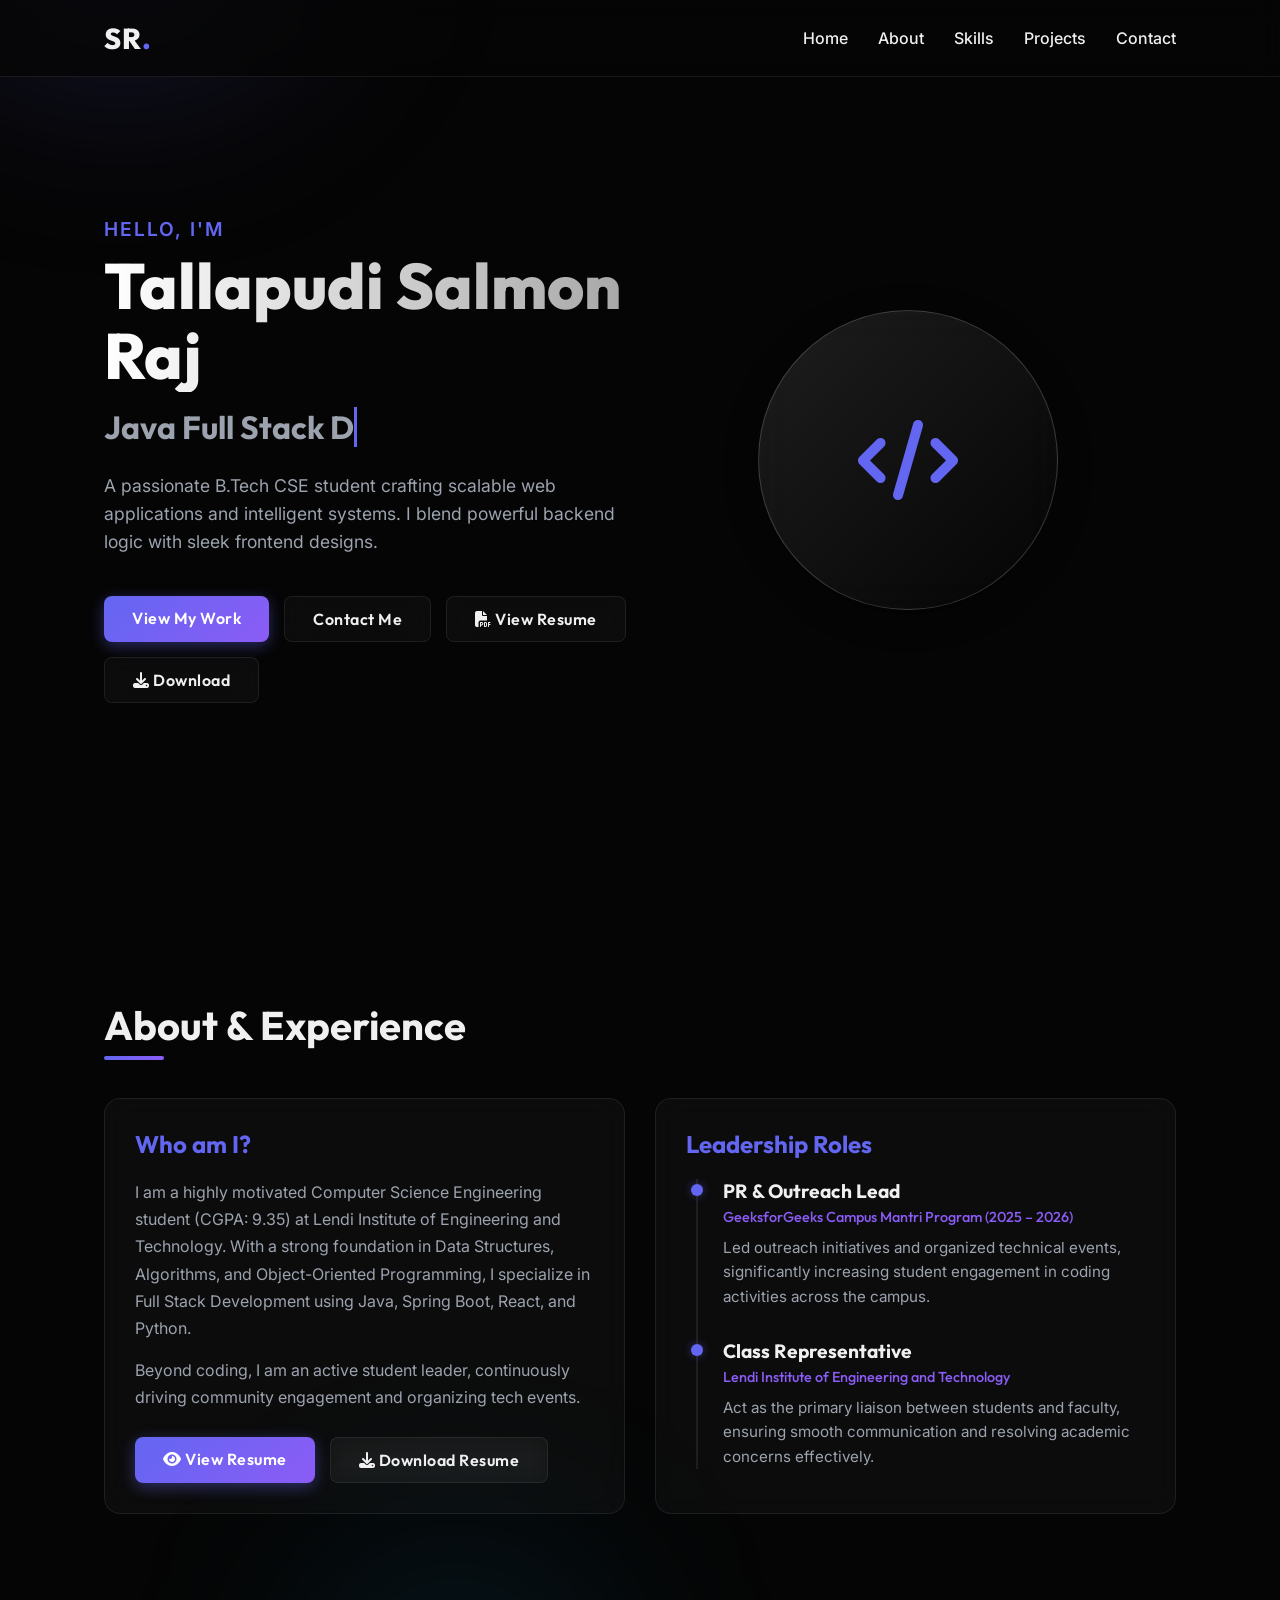
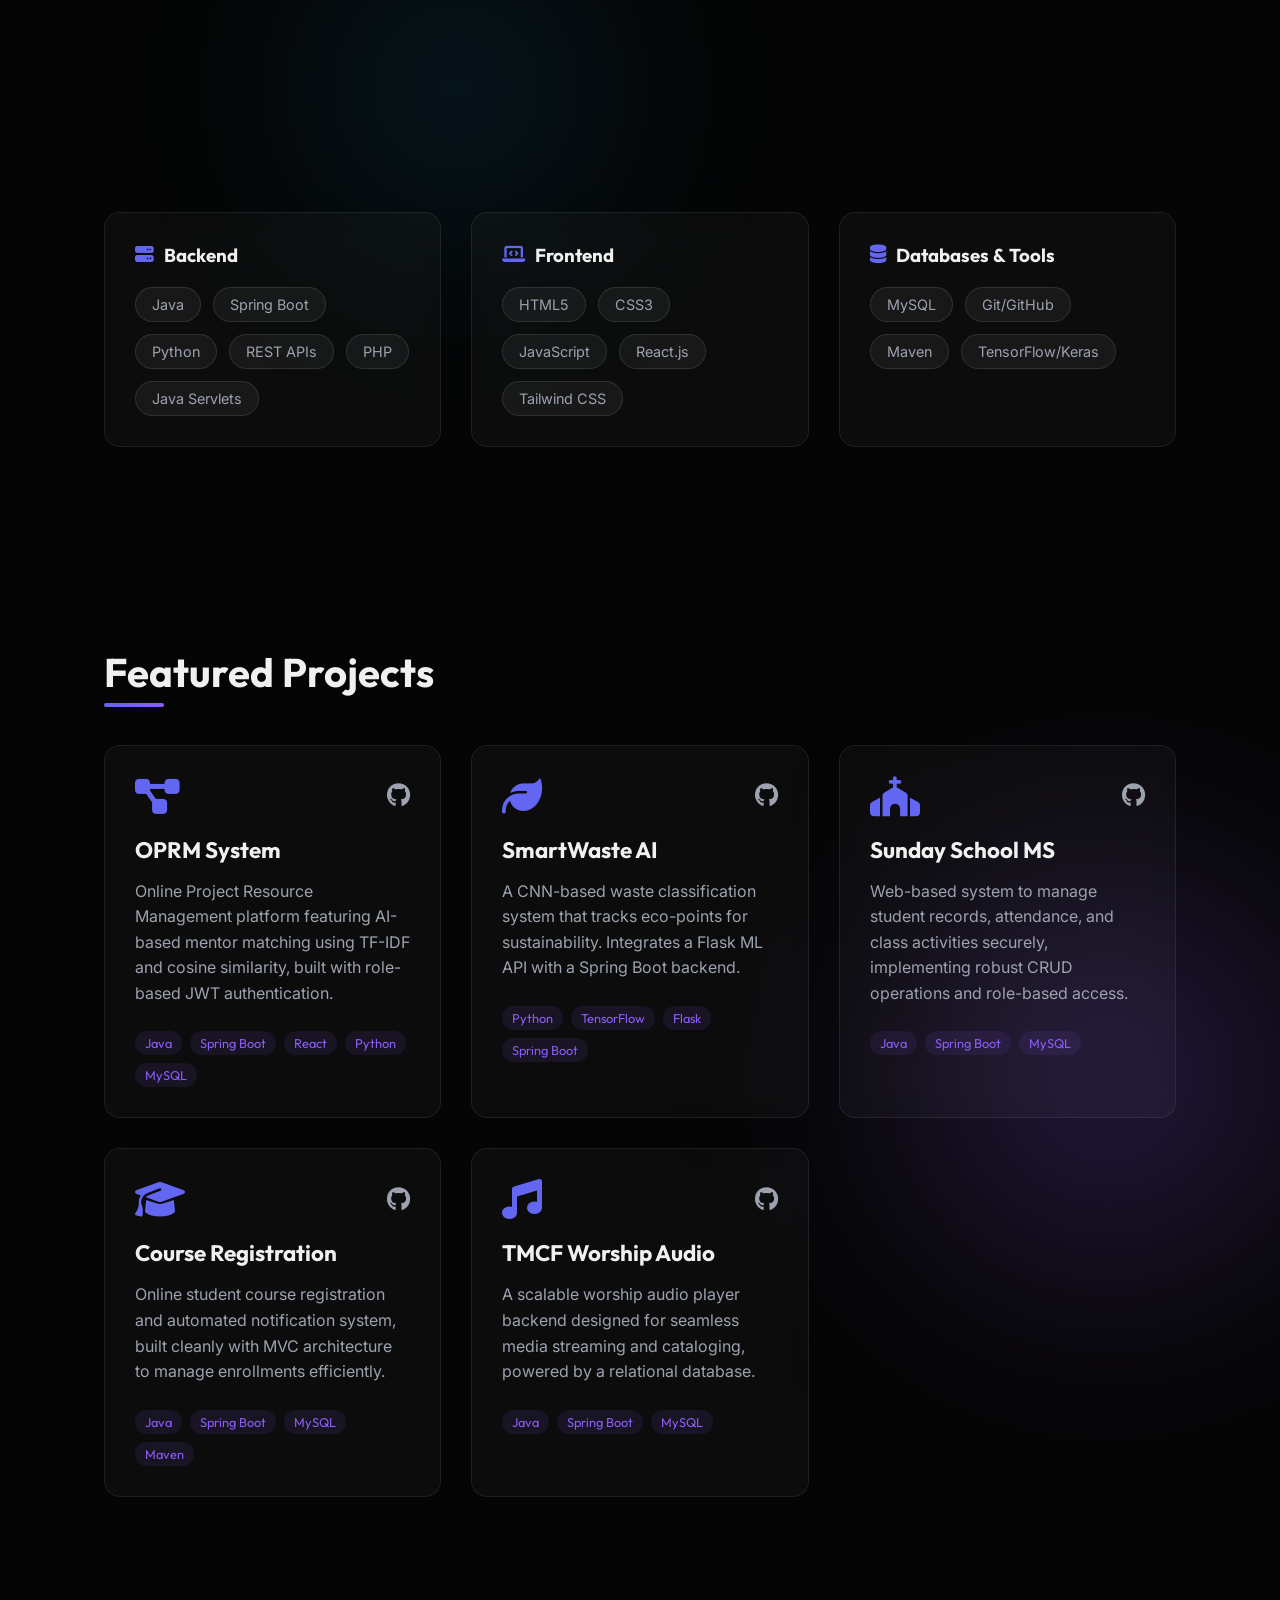
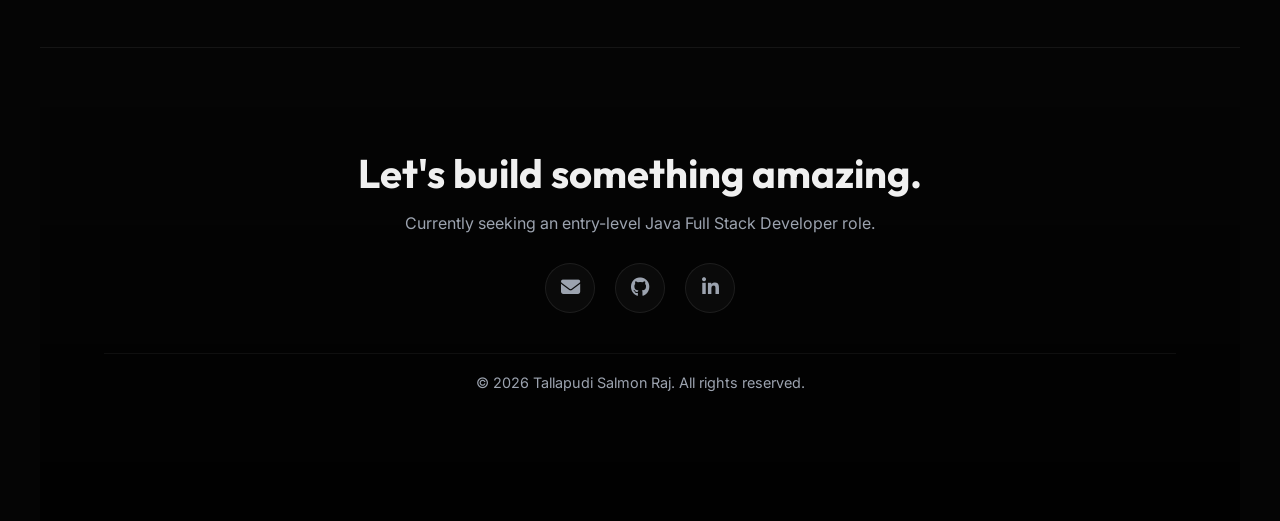
==== index.html @ 9ad5a21c "Initial commit" ====
<!DOCTYPE html>
<html lang="en">
<head>
    <meta charset="UTF-8">
    <meta name="viewport" content="width=device-width, initial-scale=1.0">
    <meta name="description" content="Portfolio of Tallapudi Salmon Raj - Full Stack Developer, Class Representative, and PR & Outreach Lead for GFG.">
    <title>Salmon Raj | Full Stack Developer</title>
    <link rel="stylesheet" href="style.css">
    <link href="https://fonts.googleapis.com/css2?family=Outfit:wght@300;400;600;800&family=Inter:wght@400;500;700&display=swap" rel="stylesheet">
    <link rel="stylesheet" href="https://cdnjs.cloudflare.com/ajax/libs/font-awesome/6.4.0/css/all.min.css">
</head>
<body>
    <!-- Animated background blobs -->
    <div class="bg-shape shape-1"></div>
    <div class="bg-shape shape-2"></div>
    <div class="bg-shape shape-3"></div>

    <nav class="glass-nav">
        <div class="nav-content">
            <a href="#home" class="logo">SR<span class="dot">.</span></a>
            <ul class="nav-links">
                <li><a href="#home">Home</a></li>
                <li><a href="#about">About</a></li>
                <li><a href="#skills">Skills</a></li>
                <li><a href="#projects">Projects</a></li>
                <li><a href="#contact">Contact</a></li>
            </ul>
            <div class="mobile-menu-btn"><i class="fas fa-bars"></i></div>
        </div>
    </nav>

    <main>
        <!-- Hero Section -->
        <section id="home" class="hero section-spacing">
            <div class="hero-content fade-in">
                <p class="greeting">Hello, I'm</p>
                <h1 class="glitch-text" data-text="Tallapudi Salmon Raj">Tallapudi Salmon Raj</h1>
                <h2 class="typing-container">
                    <span class="typed-text"></span><span class="cursor">&nbsp;</span>
                </h2>
                <p class="hero-desc">
                    A passionate B.Tech CSE student crafting scalable web applications and intelligent systems. 
                    I blend powerful backend logic with sleek frontend designs.
                </p>
                <div class="hero-cta">
                    <a href="#projects" class="btn primary-btn">View My Work</a>
                    <a href="#contact" class="btn secondary-btn">Contact Me</a>
                    <a href="RESUME.pdf" target="_blank" class="btn secondary-btn"><i class="fas fa-file-pdf"></i> View Resume</a>
                    <a href="RESUME.pdf" download="Tallapudi_Salmon_Raj_Resume.pdf" class="btn secondary-btn"><i class="fas fa-download"></i> Download</a>
                </div>
            </div>
            <div class="hero-graphics fade-in">
                <div class="glass-orb">
                    <i class="fas fa-code"></i>
                </div>
            </div>
        </section>

        <!-- About & Experience Section -->
        <section id="about" class="about section-spacing">
            <h2 class="section-title fade-in">About & Experience <span class="accent-line"></span></h2>
            
            <div class="about-grid">
                <div class="bio glass-card fade-in">
                    <h3>Who am I?</h3>
                    <p>I am a highly motivated Computer Science Engineering student (CGPA: 9.35) at Lendi Institute of Engineering and Technology. With a strong foundation in Data Structures, Algorithms, and Object-Oriented Programming, I specialize in Full Stack Development using Java, Spring Boot, React, and Python.</p>
                    <p>Beyond coding, I am an active student leader, continuously driving community engagement and organizing tech events.</p>
                    <div class="hero-cta" style="margin-top: 25px;">
                        <a href="RESUME.pdf" target="_blank" class="btn primary-btn"><i class="fas fa-eye"></i> View Resume</a>
                        <a href="RESUME.pdf" download="Tallapudi_Salmon_Raj_Resume.pdf" class="btn secondary-btn"><i class="fas fa-download"></i> Download Resume</a>
                    </div>
                </div>
                
                <div class="leadership glass-card fade-in">
                    <h3>Leadership Roles</h3>
                    <div class="timeline">
                        <div class="timeline-item">
                            <div class="timeline-dot"></div>
                            <div class="timeline-content">
                                <h4>PR & Outreach Lead</h4>
                                <h5>GeeksforGeeks Campus Mantri Program (2025 – 2026)</h5>
                                <p>Led outreach initiatives and organized technical events, significantly increasing student engagement in coding activities across the campus.</p>
                            </div>
                        </div>
                        <div class="timeline-item">
                            <div class="timeline-dot"></div>
                            <div class="timeline-content">
                                <h4>Class Representative</h4>
                                <h5>Lendi Institute of Engineering and Technology</h5>
                                <p>Act as the primary liaison between students and faculty, ensuring smooth communication and resolving academic concerns effectively.</p>
                            </div>
                        </div>
                    </div>
                </div>
            </div>
        </section>

        <!-- Skills Section -->
        <section id="skills" class="skills section-spacing">
            <h2 class="section-title fade-in">Technical Arsenal <span class="accent-line"></span></h2>
            <div class="skills-container fade-in">
                <div class="skill-category glass-card">
                    <h3><i class="fas fa-server"></i> Backend</h3>
                    <div class="skill-tags">
                        <span>Java</span>
                        <span>Spring Boot</span>
                        <span>Python</span>
                        <span>REST APIs</span>
                        <span>PHP</span>
                        <span>Java Servlets</span>
                    </div>
                </div>
                <div class="skill-category glass-card">
                    <h3><i class="fas fa-laptop-code"></i> Frontend</h3>
                    <div class="skill-tags">
                        <span>HTML5</span>
                        <span>CSS3</span>
                        <span>JavaScript</span>
                        <span>React.js</span>
                        <span>Tailwind CSS</span>
                    </div>
                </div>
                <div class="skill-category glass-card">
                    <h3><i class="fas fa-database"></i> Databases & Tools</h3>
                    <div class="skill-tags">
                        <span>MySQL</span>
                        <span>Git/GitHub</span>
                        <span>Maven</span>
                        <span>TensorFlow/Keras</span>
                    </div>
                </div>
            </div>
        </section>

        <!-- Projects Section -->
        <section id="projects" class="projects section-spacing">
            <h2 class="section-title fade-in">Featured Projects <span class="accent-line"></span></h2>
            
            <div class="project-grid">
                <!-- Project 1 -->
                <div class="project-card glass-card fade-in">
                    <div class="project-content">
                        <div class="project-header">
                            <i class="fas fa-project-diagram project-icon"></i>
                            <div class="project-links">
                                <a href="https://github.com/Salmon3740/oprm-system" target="_blank"><i class="fab fa-github"></i></a>
                            </div>
                        </div>
                        <h3 class="project-title">OPRM System</h3>
                        <p class="project-description">Online Project Resource Management platform featuring AI-based mentor matching using TF-IDF and cosine similarity, built with role-based JWT authentication.</p>
                        <div class="project-tech">
                            <span>Java</span><span>Spring Boot</span><span>React</span><span>Python</span><span>MySQL</span>
                        </div>
                    </div>
                </div>

                <!-- Project 2 -->
                <div class="project-card glass-card fade-in">
                    <div class="project-content">
                        <div class="project-header">
                            <i class="fas fa-leaf project-icon"></i>
                            <div class="project-links">
                                <a href="https://github.com/Salmon3740/smartwaste-using-CNN" target="_blank"><i class="fab fa-github"></i></a>
                            </div>
                        </div>
                        <h3 class="project-title">SmartWaste AI</h3>
                        <p class="project-description">A CNN-based waste classification system that tracks eco-points for sustainability. Integrates a Flask ML API with a Spring Boot backend.</p>
                        <div class="project-tech">
                            <span>Python</span><span>TensorFlow</span><span>Flask</span><span>Spring Boot</span>
                        </div>
                    </div>
                </div>

                <!-- Project 3 -->
                <div class="project-card glass-card fade-in">
                    <div class="project-content">
                        <div class="project-header">
                            <i class="fas fa-church project-icon"></i>
                            <div class="project-links">
                                <a href="https://github.com/Salmon3740/sundayschool" target="_blank"><i class="fab fa-github"></i></a>
                            </div>
                        </div>
                        <h3 class="project-title">Sunday School MS</h3>
                        <p class="project-description">Web-based system to manage student records, attendance, and class activities securely, implementing robust CRUD operations and role-based access.</p>
                        <div class="project-tech">
                            <span>Java</span><span>Spring Boot</span><span>MySQL</span>
                        </div>
                    </div>
                </div>

                <!-- Project 4 -->
                <div class="project-card glass-card fade-in">
                    <div class="project-content">
                        <div class="project-header">
                            <i class="fas fa-graduation-cap project-icon"></i>
                            <div class="project-links">
                                <a href="https://github.com/Salmon3740/course-registration" target="_blank"><i class="fab fa-github"></i></a>
                            </div>
                        </div>
                        <h3 class="project-title">Course Registration</h3>
                        <p class="project-description">Online student course registration and automated notification system, built cleanly with MVC architecture to manage enrollments efficiently.</p>
                        <div class="project-tech">
                            <span>Java</span><span>Spring Boot</span><span>MySQL</span><span>Maven</span>
                        </div>
                    </div>
                </div>

                <!-- Project 5 -->
                <div class="project-card glass-card fade-in">
                    <div class="project-content">
                        <div class="project-header">
                            <i class="fas fa-music project-icon"></i>
                            <div class="project-links">
                                <a href="https://github.com/Salmon3740/tmcf-worship-audio" target="_blank"><i class="fab fa-github"></i></a>
                            </div>
                        </div>
                        <h3 class="project-title">TMCF Worship Audio</h3>
                        <p class="project-description">A scalable worship audio player backend designed for seamless media streaming and cataloging, powered by a relational database.</p>
                        <div class="project-tech">
                            <span>Java</span><span>Spring Boot</span><span>MySQL</span>
                        </div>
                    </div>
                </div>
            </div>
        </section>
    </main>

    <!-- Footer / Contact -->
    <footer id="contact" class="glass-footer section-spacing">
        <div class="footer-content fade-in">
            <h2>Let's build something amazing.</h2>
            <p>Currently seeking an entry-level Java Full Stack Developer role.</p>
            <div class="social-links">
                <a href="mailto:salmanraajtaallapudi@gmail.com" class="social-icon" title="Email"><i class="fas fa-envelope"></i></a>
                <a href="https://github.com/Salmon3740" target="_blank" class="social-icon" title="GitHub"><i class="fab fa-github"></i></a>
                <a href="https://linkedin.com/in/salmon-tallapudi" target="_blank" class="social-icon" title="LinkedIn"><i class="fab fa-linkedin-in"></i></a>
            </div>
            <p class="copyright">&copy; <span id="year"></span> Tallapudi Salmon Raj. All rights reserved.</p>
        </div>
    </footer>

    <script src="script.js"></script>
</body>
</html>
---- style.css ----
:root {
    --bg-color: #050505;
    --text-primary: #f0f0f0;
    --text-secondary: #9ca3af;
    --accent-color: #6366f1;
    --accent-glow: rgba(99, 102, 241, 0.4);
    --accent-secondary: #8b5cf6;
    --glass-bg: rgba(255, 255, 255, 0.03);
    --glass-border: rgba(255, 255, 255, 0.08);
    --glass-shadow: 0 8px 32px 0 rgba(0, 0, 0, 0.37);
    --font-heading: 'Outfit', sans-serif;
    --font-body: 'Inter', sans-serif;
    --transition: all 0.3s cubic-bezier(0.25, 0.8, 0.25, 1);
}

* {
    margin: 0;
    padding: 0;
    box-sizing: border-box;
}

html {
    scroll-behavior: smooth;
    background-color: var(--bg-color);
    color: var(--text-primary);
    font-family: var(--font-body);
    overflow-x: hidden;
}

body {
    overflow-x: hidden;
    position: relative;
}

/* Background Blobs */
.bg-shape {
    position: absolute;
    filter: blur(100px);
    z-index: -1;
    border-radius: 50%;
    animation: drift 20s infinite alternate;
}

.shape-1 {
    top: -10%;
    left: -10%;
    width: 500px;
    height: 500px;
    background: radial-gradient(circle, var(--accent-glow) 0%, transparent 70%);
}

.shape-2 {
    bottom: 20%;
    right: -10%;
    width: 600px;
    height: 600px;
    background: radial-gradient(circle, rgba(139, 92, 246, 0.3) 0%, transparent 70%);
    animation-delay: -5s;
}

.shape-3 {
    top: 40%;
    left: 20%;
    width: 400px;
    height: 400px;
    background: radial-gradient(circle, rgba(14, 165, 233, 0.2) 0%, transparent 70%);
    animation-delay: -10s;
}

@keyframes drift {
    0% { transform: translate(0, 0) scale(1); }
    100% { transform: translate(50px, 50px) scale(1.1); }
}

/* Typography */
h1, h2, h3, h4, h5 {
    font-family: var(--font-heading);
    color: var(--text-primary);
}

a {
    text-decoration: none;
    color: inherit;
    transition: var(--transition);
}

.section-spacing {
    padding: 100px 5%;
    max-width: 1200px;
    margin: 0 auto;
}

.section-title {
    font-size: 2.5rem;
    font-weight: 700;
    margin-bottom: 3rem;
    position: relative;
    display: inline-block;
}

.accent-line {
    position: absolute;
    bottom: -10px;
    left: 0;
    width: 60px;
    height: 4px;
    background: linear-gradient(90deg, var(--accent-color), var(--accent-secondary));
    border-radius: 2px;
}

/* Glassmorphism Utilities */
.glass-nav {
    position: fixed;
    top: 0;
    width: 100%;
    z-index: 1000;
    background: rgba(5, 5, 5, 0.8);
    backdrop-filter: blur(12px);
    -webkit-backdrop-filter: blur(12px);
    border-bottom: 1px solid var(--glass-border);
    transition: var(--transition);
}

.nav-content {
    display: flex;
    justify-content: space-between;
    align-items: center;
    padding: 20px 5%;
    max-width: 1200px;
    margin: 0 auto;
}

.logo {
    font-family: var(--font-heading);
    font-size: 1.8rem;
    font-weight: 800;
    letter-spacing: 1px;
}

.logo .dot {
    color: var(--accent-color);
}

.nav-links {
    display: flex;
    list-style: none;
    gap: 30px;
}

.nav-links li a {
    font-size: 1rem;
    font-weight: 500;
    position: relative;
    padding: 5px 0;
}

.nav-links li a::after {
    content: '';
    position: absolute;
    bottom: 0;
    left: 0;
    width: 0;
    height: 2px;
    background: var(--accent-color);
    transition: var(--transition);
}

.nav-links li a:hover::after {
    width: 100%;
}

.mobile-menu-btn {
    display: none;
    font-size: 1.5rem;
    cursor: pointer;
}

/* Hero Section */
.hero {
    min-height: 100vh;
    display: flex;
    align-items: center;
    justify-content: space-between;
    padding-top: 120px;
}

.hero-content {
    flex: 1;
    max-width: 600px;
}

.greeting {
    color: var(--accent-color);
    font-size: 1.2rem;
    font-weight: 600;
    margin-bottom: 10px;
    letter-spacing: 2px;
    text-transform: uppercase;
}

.glitch-text {
    font-size: 4rem;
    font-weight: 800;
    line-height: 1.1;
    margin-bottom: 15px;
    background: linear-gradient(to right, #fff, #a5a5a5);
    -webkit-background-clip: text;
    -webkit-text-fill-color: transparent;
}

.typing-container {
    font-size: 2rem;
    color: var(--text-secondary);
    margin-bottom: 25px;
    min-height: 40px;
}

.cursor {
    display: inline-block;
    width: 3px;
    background-color: var(--accent-color);
    animation: blink 1s infinite;
}

@keyframes blink {
    0%, 100% { opacity: 1; }
    50% { opacity: 0; }
}

.hero-desc {
    color: var(--text-secondary);
    font-size: 1.1rem;
    line-height: 1.6;
    margin-bottom: 40px;
}

.hero-cta {
    display: flex;
    gap: 15px;
    flex-wrap: wrap;
}

.btn {
    padding: 12px 28px;
    border-radius: 8px;
    font-weight: 600;
    font-family: var(--font-heading);
    letter-spacing: 0.5px;
    cursor: pointer;
}

.primary-btn {
    background: linear-gradient(135deg, var(--accent-color), var(--accent-secondary));
    color: white;
    box-shadow: 0 4px 15px var(--accent-glow);
}

.primary-btn:hover {
    transform: translateY(-3px);
    box-shadow: 0 6px 20px rgba(99, 102, 241, 0.6);
}

.secondary-btn {
    background: var(--glass-bg);
    border: 1px solid var(--glass-border);
    color: var(--text-primary);
    backdrop-filter: blur(10px);
}

.secondary-btn:hover {
    background: rgba(255, 255, 255, 0.08);
    transform: translateY(-3px);
}

.hero-graphics {
    flex: 1;
    display: flex;
    justify-content: center;
    align-items: center;
}

.glass-orb {
    width: 300px;
    height: 300px;
    border-radius: 50%;
    background: linear-gradient(135deg, rgba(255, 255, 255, 0.1), rgba(255, 255, 255, 0));
    backdrop-filter: blur(20px);
    -webkit-backdrop-filter: blur(20px);
    border: 1px solid rgba(255, 255, 255, 0.18);
    box-shadow: 0 8px 32px 0 rgba(0, 0, 0, 0.37);
    display: flex;
    justify-content: center;
    align-items: center;
    font-size: 5rem;
    color: var(--accent-color);
    animation: float 6s ease-in-out infinite;
}

@keyframes float {
    0% { transform: translateY(0px); }
    50% { transform: translateY(-20px); }
    100% { transform: translateY(0px); }
}

/* Glass Cards */
.glass-card {
    background: var(--glass-bg);
    backdrop-filter: blur(12px);
    -webkit-backdrop-filter: blur(12px);
    border: 1px solid var(--glass-border);
    border-radius: 16px;
    padding: 30px;
    transition: var(--transition);
}

.glass-card:hover {
    transform: translateY(-5px);
    border-color: rgba(255, 255, 255, 0.15);
    background: rgba(255, 255, 255, 0.05);
    box-shadow: 0 10px 40px -10px rgba(0,0,0,0.5);
}

/* About Section */
.about-grid {
    display: grid;
    grid-template-columns: 1fr 1fr;
    gap: 30px;
}

.bio p {
    color: var(--text-secondary);
    line-height: 1.7;
    margin-bottom: 15px;
}

.bio h3, .leadership h3 {
    margin-bottom: 20px;
    color: var(--accent-color);
    font-size: 1.5rem;
}

.timeline {
    position: relative;
    border-left: 2px solid var(--glass-border);
    padding-left: 25px;
    margin-left: 10px;
}

.timeline-item {
    position: relative;
    margin-bottom: 30px;
}

.timeline-item:last-child {
    margin-bottom: 0;
}

.timeline-dot {
    position: absolute;
    left: -32px;
    top: 5px;
    width: 12px;
    height: 12px;
    border-radius: 50%;
    background: var(--accent-color);
    box-shadow: 0 0 10px var(--accent-glow);
}

.timeline-content h4 {
    font-size: 1.2rem;
    margin-bottom: 5px;
}

.timeline-content h5 {
    color: var(--accent-secondary);
    font-size: 0.9rem;
    margin-bottom: 10px;
    font-weight: 500;
}

.timeline-content p {
    color: var(--text-secondary);
    font-size: 0.95rem;
    line-height: 1.6;
}

/* Skills Section */
.skills-container {
    display: grid;
    grid-template-columns: repeat(auto-fit, minmax(300px, 1fr));
    gap: 30px;
}

.skill-category h3 {
    margin-bottom: 20px;
    display: flex;
    align-items: center;
    gap: 10px;
}

.skill-category h3 i {
    color: var(--accent-color);
}

.skill-tags {
    display: flex;
    flex-wrap: wrap;
    gap: 12px;
}

.skill-tags span {
    background: rgba(255, 255, 255, 0.05);
    border: 1px solid rgba(255, 255, 255, 0.1);
    padding: 8px 16px;
    border-radius: 20px;
    font-size: 0.9rem;
    color: var(--text-secondary);
    transition: var(--transition);
}

.skill-tags span:hover {
    background: rgba(99, 102, 241, 0.1);
    border-color: var(--accent-color);
    color: #fff;
    transform: translateY(-2px);
}

/* Projects Section */
.project-grid {
    display: grid;
    grid-template-columns: repeat(auto-fit, minmax(320px, 1fr));
    gap: 30px;
}

.project-card {
    display: flex;
    flex-direction: column;
    height: 100%;
}

.project-header {
    display: flex;
    justify-content: space-between;
    align-items: center;
    margin-bottom: 20px;
}

.project-icon {
    font-size: 2.5rem;
    color: var(--accent-color);
}

.project-links a {
    color: var(--text-secondary);
    font-size: 1.5rem;
}

.project-links a:hover {
    color: #fff;
    transform: scale(1.1);
}

.project-title {
    font-size: 1.4rem;
    margin-bottom: 15px;
}

.project-description {
    color: var(--text-secondary);
    line-height: 1.6;
    margin-bottom: 25px;
    flex-grow: 1;
}

.project-tech {
    display: flex;
    flex-wrap: wrap;
    gap: 8px;
    margin-top: auto;
}

.project-tech span {
    font-family: var(--font-heading);
    font-size: 0.8rem;
    color: var(--accent-secondary);
    background: rgba(139, 92, 246, 0.1);
    padding: 4px 10px;
    border-radius: 12px;
}

/* Footer Section */
.glass-footer {
    text-align: center;
    border-top: 1px solid var(--glass-border);
    margin-top: 50px;
    background: linear-gradient(to top, rgba(0,0,0,0.8), transparent);
}

.footer-content h2 {
    font-size: 2.5rem;
    margin-bottom: 15px;
}

.footer-content p {
    color: var(--text-secondary);
    margin-bottom: 30px;
}

.social-links {
    display: flex;
    justify-content: center;
    gap: 20px;
    margin-bottom: 40px;
}

.social-icon {
    width: 50px;
    height: 50px;
    border-radius: 50%;
    background: var(--glass-bg);
    border: 1px solid var(--glass-border);
    display: flex;
    justify-content: center;
    align-items: center;
    font-size: 1.2rem;
    color: var(--text-secondary);
}

.social-icon:hover {
    color: #fff;
    background: var(--accent-color);
    border-color: var(--accent-color);
    transform: translateY(-5px) scale(1.1);
    box-shadow: 0 5px 15px var(--accent-glow);
}

.copyright {
    font-size: 0.9rem;
    border-top: 1px solid rgba(255,255,255,0.05);
    padding-top: 20px;
    margin-bottom: 0;
}

/* Animations */
.fade-in {
    opacity: 0;
    transform: translateY(30px);
    transition: opacity 0.8s ease-out, transform 0.8s ease-out;
}

.fade-in.appear {
    opacity: 1;
    transform: translateY(0);
}

/* Responsive Design */
@media (max-width: 900px) {
    .hero {
        flex-direction: column-reverse;
        text-align: center;
        padding-top: 150px;
    }
    
    .hero-cta {
        justify-content: center;
    }
    
    .hero-graphics {
        margin-bottom: 50px;
    }
    
    .glass-orb {
        width: 250px;
        height: 250px;
    }
    
    .glitch-text {
        font-size: 3rem;
    }
    
    .about-grid {
        grid-template-columns: 1fr;
    }
}

@media (max-width: 768px) {
    .nav-links {
        display: none;
    }
    
    .mobile-menu-btn {
        display: block;
    }
    
    .section-title {
        font-size: 2rem;
    }
    
    .glitch-text {
        font-size: 2.5rem;
    }
    
    .typing-container {
        font-size: 1.5rem;
    }
}
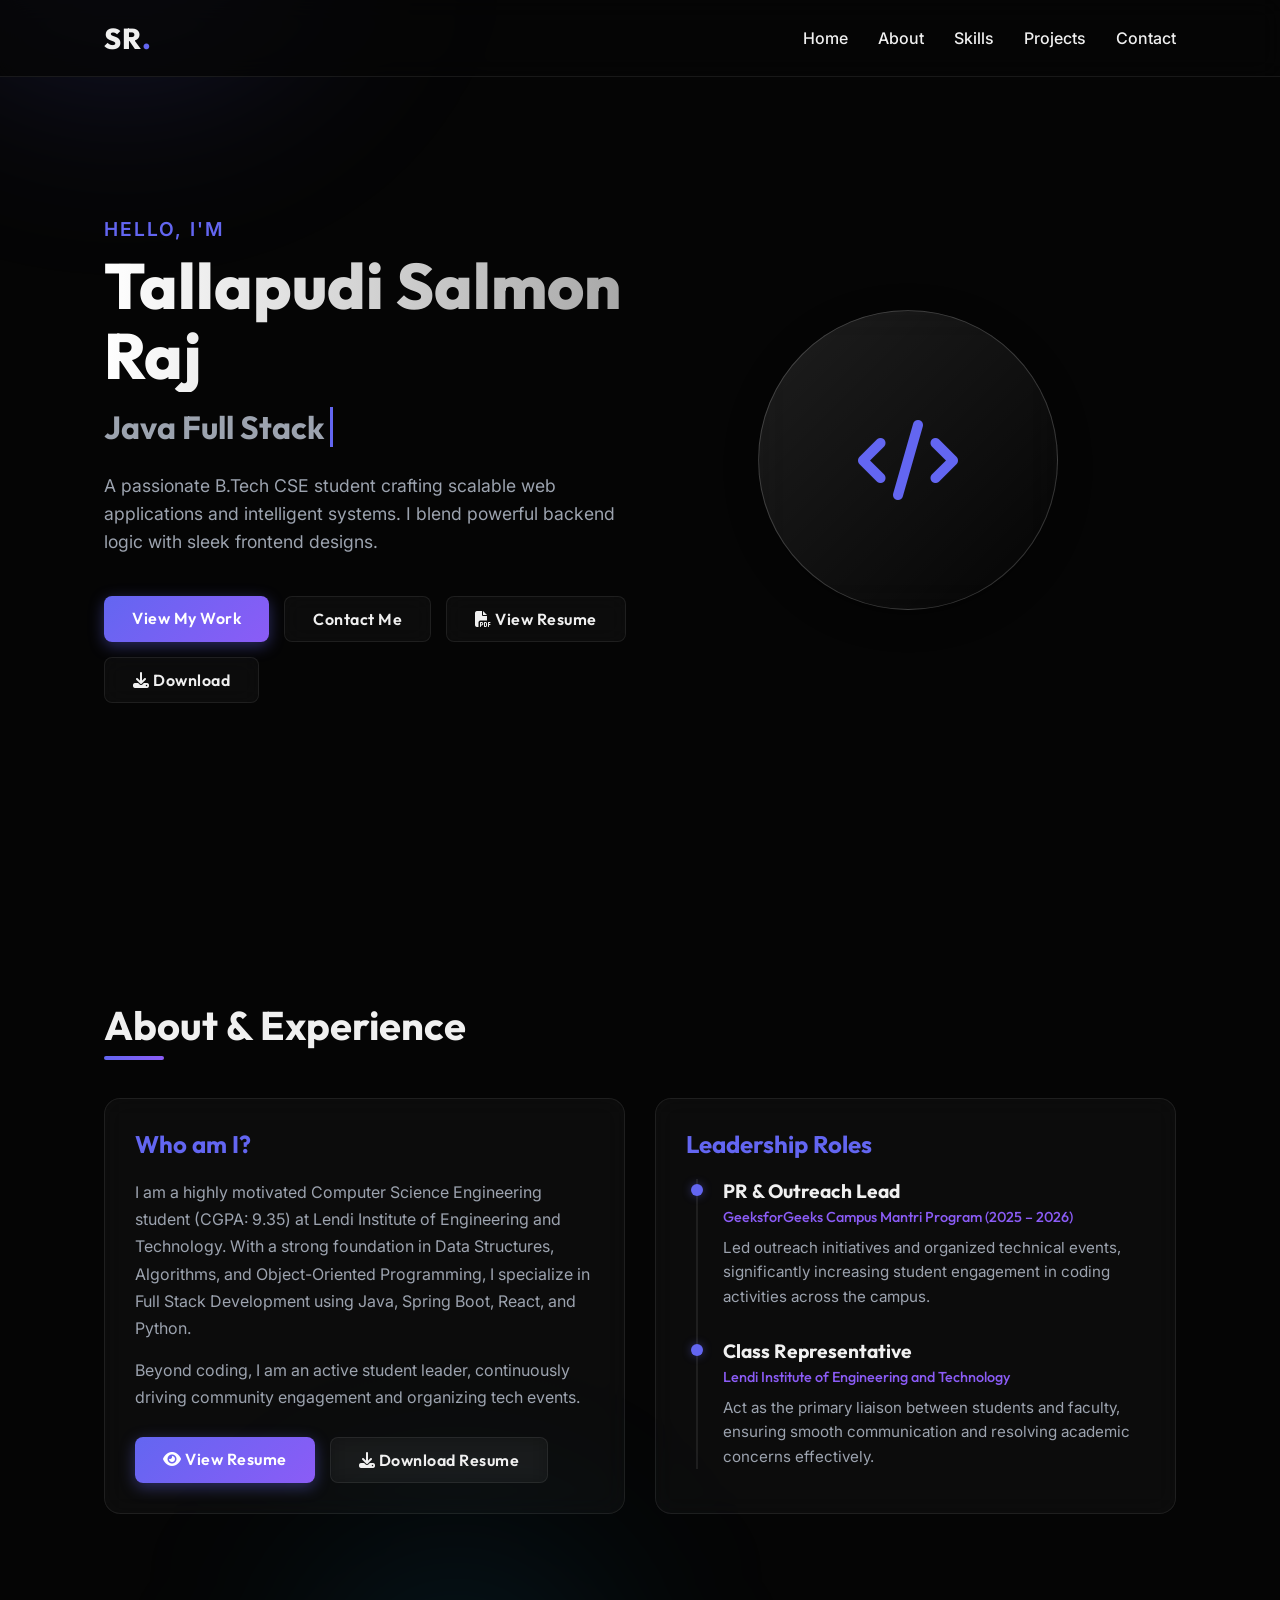
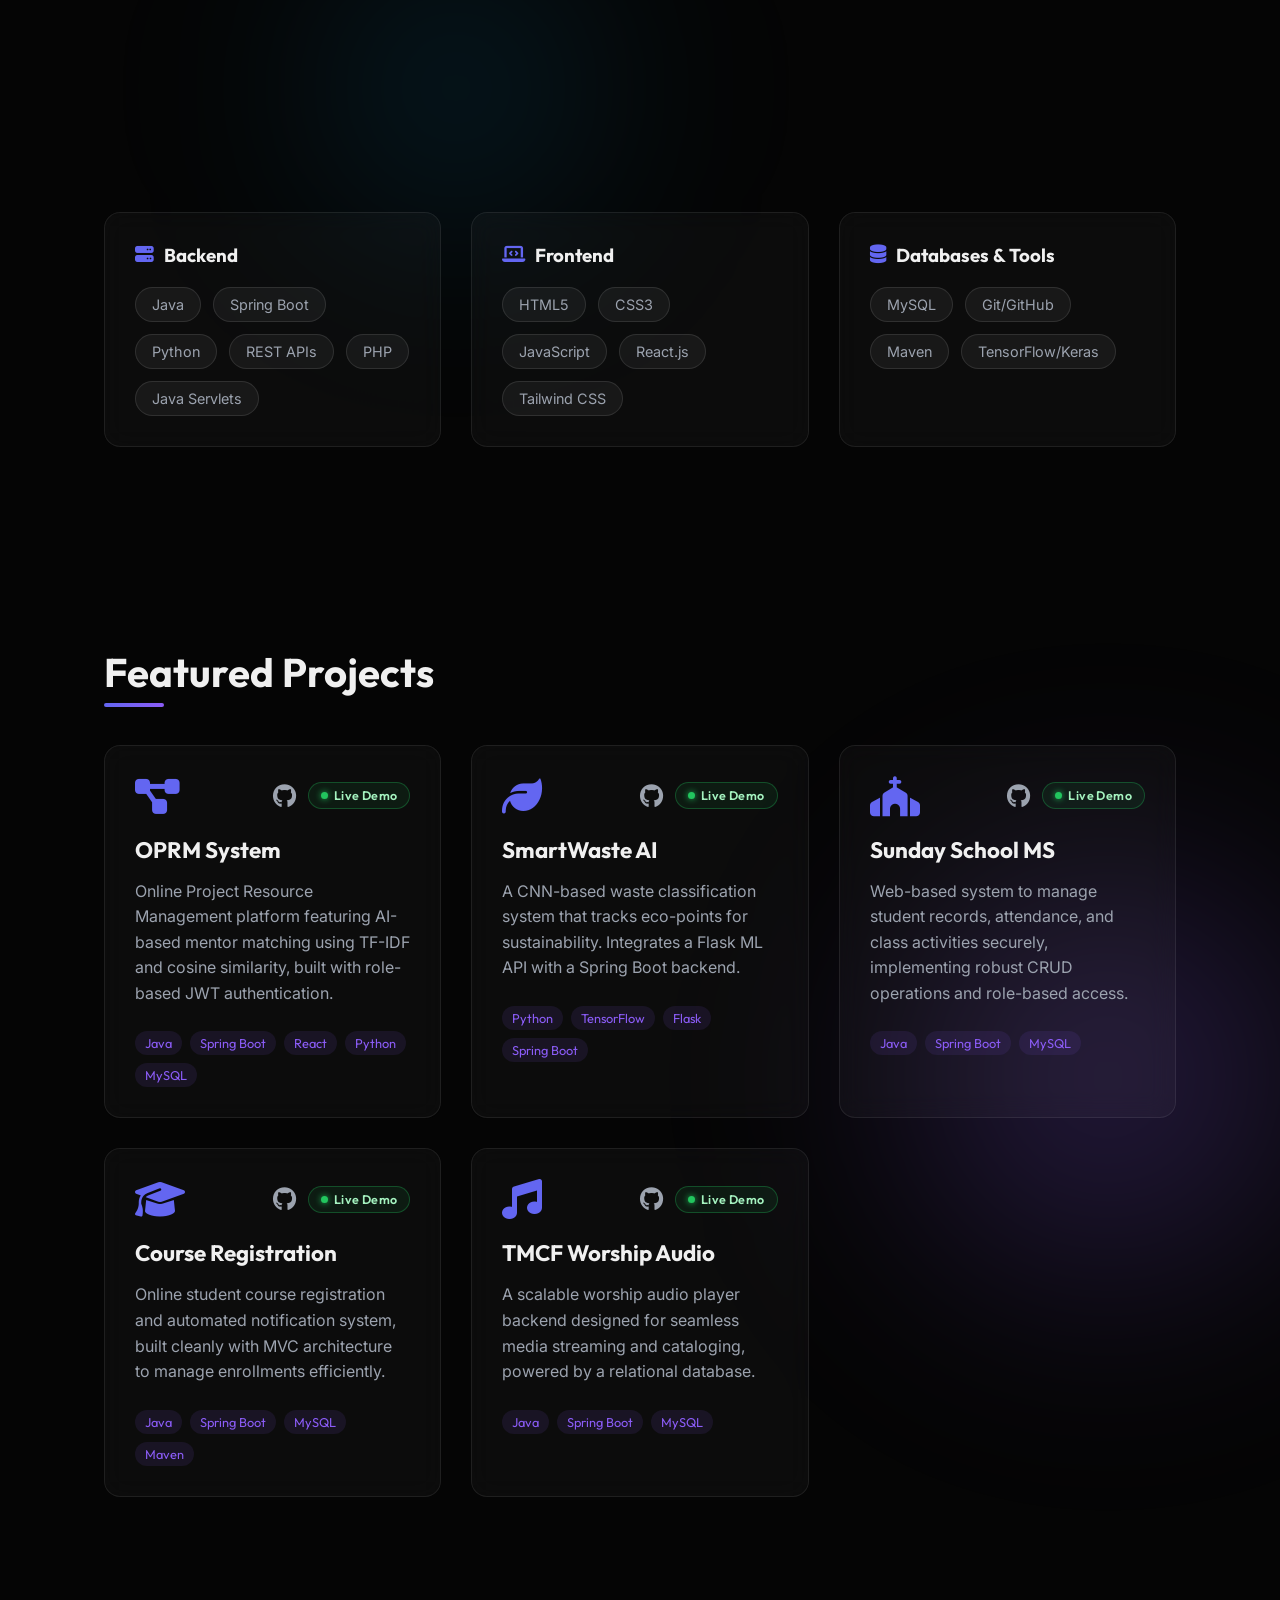
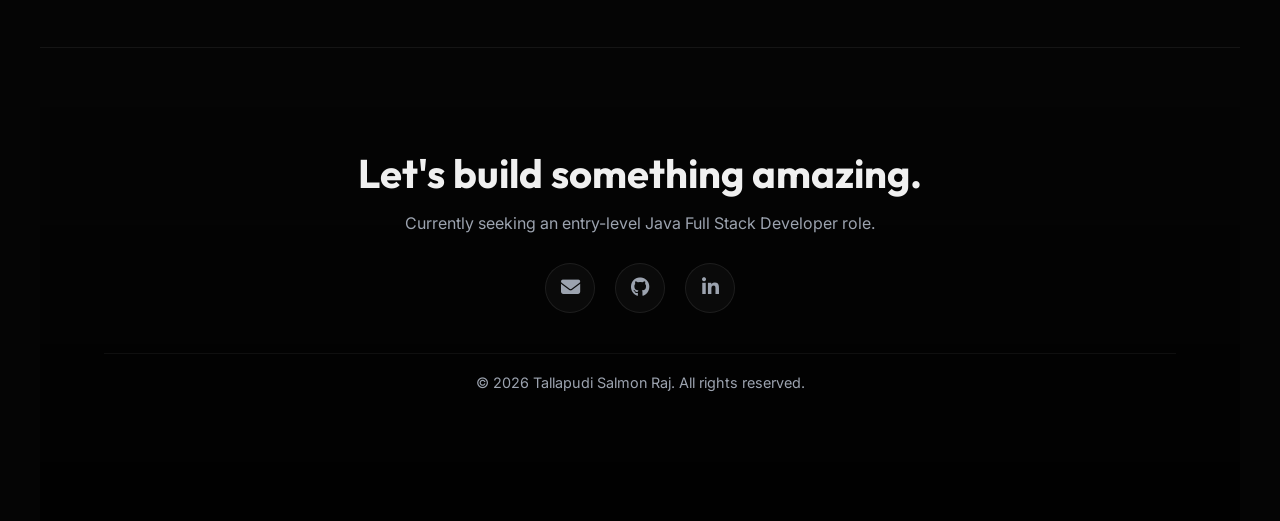
==== commit 50167917: "Add live demo buttons to project cards with pulsing dot indicator" ====
--- a/index.html
+++ b/index.html
@@ -143,7 +143,8 @@
                         <div class="project-header">
                             <i class="fas fa-project-diagram project-icon"></i>
                             <div class="project-links">
-                                <a href="https://github.com/Salmon3740/oprm-system" target="_blank"><i class="fab fa-github"></i></a>
+                                <a href="https://github.com/Salmon3740/oprm-system" target="_blank" title="View Code"><i class="fab fa-github"></i></a>
+                                <a href="https://oprm-system.onrender.com/" target="_blank" class="live-demo-btn"><span class="live-dot"></span>Live Demo</a>
                             </div>
                         </div>
                         <h3 class="project-title">OPRM System</h3>
@@ -160,7 +161,8 @@
                         <div class="project-header">
                             <i class="fas fa-leaf project-icon"></i>
                             <div class="project-links">
-                                <a href="https://github.com/Salmon3740/smartwaste-using-CNN" target="_blank"><i class="fab fa-github"></i></a>
+                                <a href="https://github.com/Salmon3740/smartwaste-using-CNN" target="_blank" title="View Code"><i class="fab fa-github"></i></a>
+                                <a href="https://smartwaste.onrender.com/" target="_blank" class="live-demo-btn"><span class="live-dot"></span>Live Demo</a>
                             </div>
                         </div>
                         <h3 class="project-title">SmartWaste AI</h3>
@@ -177,7 +179,8 @@
                         <div class="project-header">
                             <i class="fas fa-church project-icon"></i>
                             <div class="project-links">
-                                <a href="https://github.com/Salmon3740/sundayschool" target="_blank"><i class="fab fa-github"></i></a>
+                                <a href="https://github.com/Salmon3740/sundayschool" target="_blank" title="View Code"><i class="fab fa-github"></i></a>
+                                <a href="https://sundayschool-production-20a8.up.railway.app/login" target="_blank" class="live-demo-btn"><span class="live-dot"></span>Live Demo</a>
                             </div>
                         </div>
                         <h3 class="project-title">Sunday School MS</h3>
@@ -194,7 +197,8 @@
                         <div class="project-header">
                             <i class="fas fa-graduation-cap project-icon"></i>
                             <div class="project-links">
-                                <a href="https://github.com/Salmon3740/course-registration" target="_blank"><i class="fab fa-github"></i></a>
+                                <a href="https://github.com/Salmon3740/course-registration" target="_blank" title="View Code"><i class="fab fa-github"></i></a>
+                                <a href="https://course-registration-production-616f.up.railway.app/" target="_blank" class="live-demo-btn"><span class="live-dot"></span>Live Demo</a>
                             </div>
                         </div>
                         <h3 class="project-title">Course Registration</h3>
@@ -211,7 +215,8 @@
                         <div class="project-header">
                             <i class="fas fa-music project-icon"></i>
                             <div class="project-links">
-                                <a href="https://github.com/Salmon3740/tmcf-worship-audio" target="_blank"><i class="fab fa-github"></i></a>
+                                <a href="https://github.com/Salmon3740/tmcf-worship-audio" target="_blank" title="View Code"><i class="fab fa-github"></i></a>
+                                <a href="https://audio-backend-production-c2f8.up.railway.app/" target="_blank" class="live-demo-btn"><span class="live-dot"></span>Live Demo</a>
                             </div>
                         </div>
                         <h3 class="project-title">TMCF Worship Audio</h3>
--- a/style.css
+++ b/style.css
@@ -450,14 +450,64 @@
     color: var(--accent-color);
 }
 
-.project-links a {
+.project-links {
+    display: flex;
+    align-items: center;
+    gap: 12px;
+}
+
+.project-links a:not(.live-demo-btn) {
     color: var(--text-secondary);
     font-size: 1.5rem;
-}
-
-.project-links a:hover {
+    display: flex;
+    align-items: center;
+}
+
+.project-links a:not(.live-demo-btn):hover {
     color: #fff;
     transform: scale(1.1);
+}
+
+/* Live Demo pill button */
+.live-demo-btn {
+    display: inline-flex;
+    align-items: center;
+    gap: 6px;
+    padding: 5px 12px;
+    border-radius: 20px;
+    font-size: 0.78rem;
+    font-family: var(--font-heading);
+    font-weight: 600;
+    letter-spacing: 0.4px;
+    color: #a5f3c0;
+    background: rgba(34, 197, 94, 0.08);
+    border: 1px solid rgba(34, 197, 94, 0.3);
+    transition: var(--transition);
+    white-space: nowrap;
+}
+
+.live-demo-btn:hover {
+    background: rgba(34, 197, 94, 0.18);
+    border-color: rgba(34, 197, 94, 0.7);
+    color: #86efac;
+    box-shadow: 0 0 12px rgba(34, 197, 94, 0.25);
+    transform: translateY(-2px);
+}
+
+/* Pulsing green live dot */
+.live-dot {
+    width: 7px;
+    height: 7px;
+    border-radius: 50%;
+    background: #22c55e;
+    box-shadow: 0 0 6px #22c55e;
+    animation: pulse-dot 1.8s ease-in-out infinite;
+    flex-shrink: 0;
+}
+
+@keyframes pulse-dot {
+    0%, 100% { opacity: 1; transform: scale(1); }
+    50% { opacity: 0.5; transform: scale(0.7); }
 }
 
 .project-title {
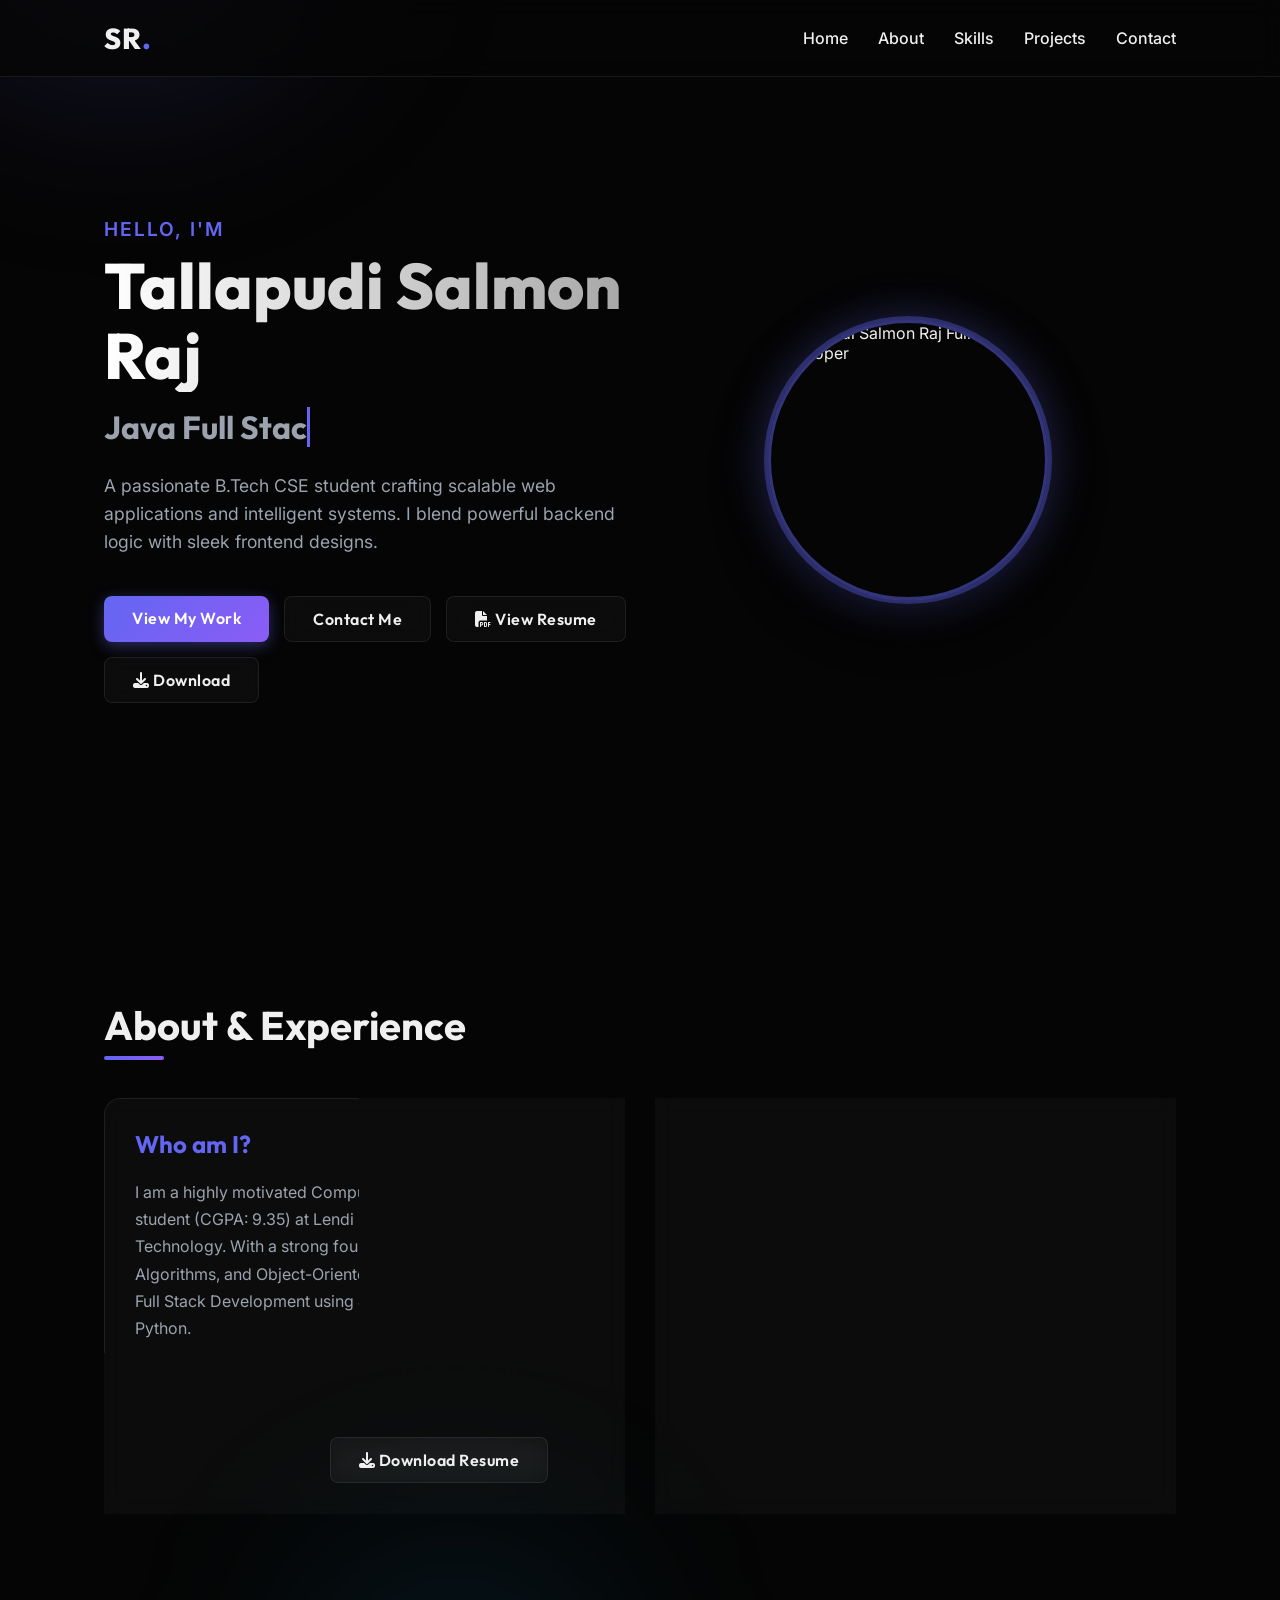
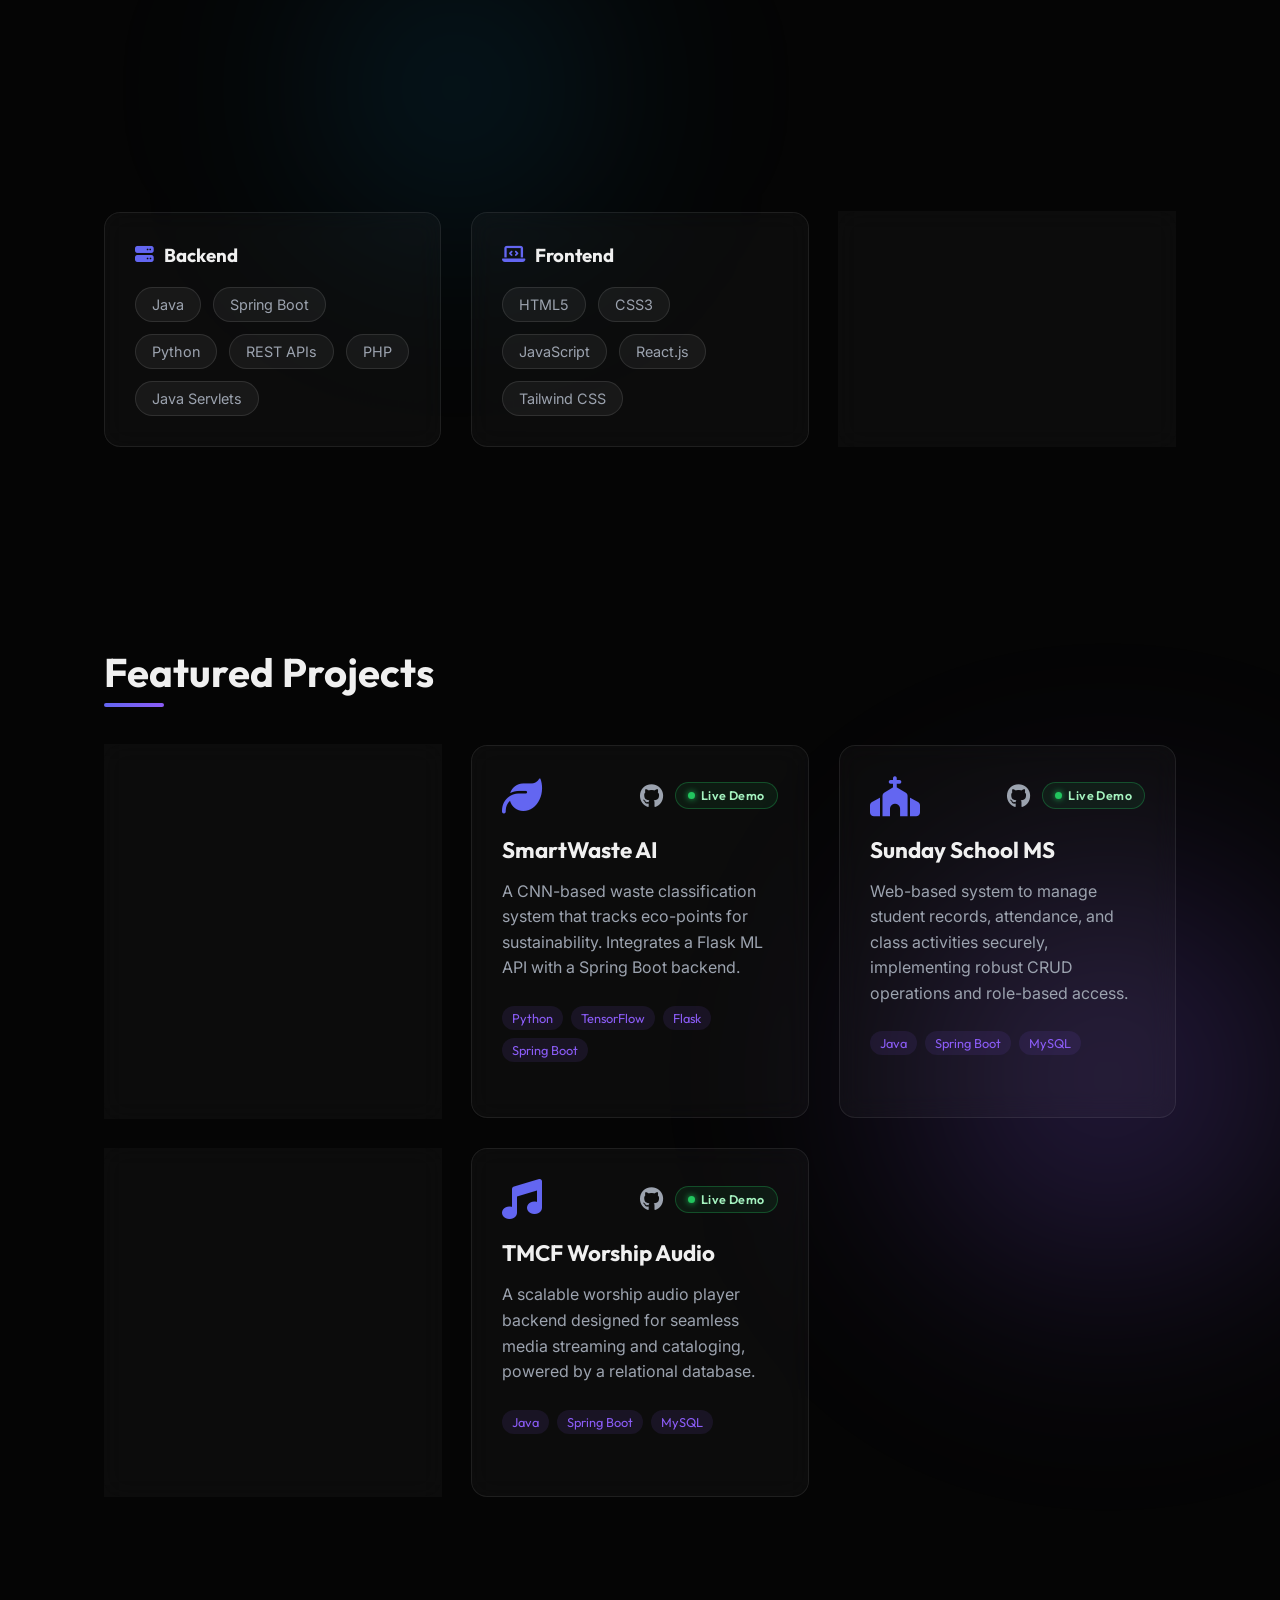
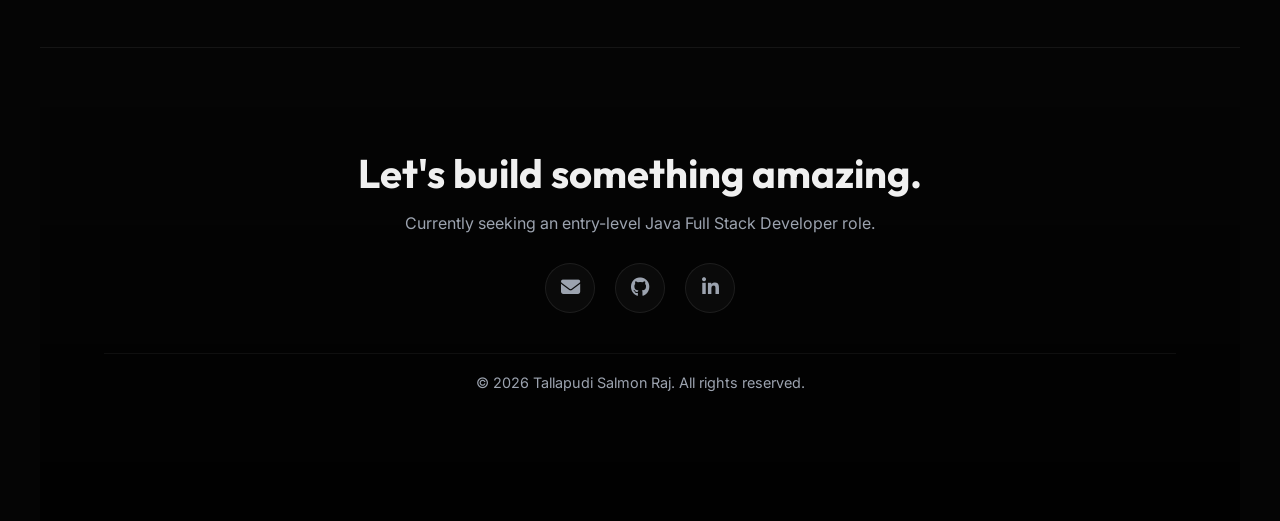
==== commit 185501fc: "feat: replace hero icon with profile photo, add circular image styles" ====
--- a/index.html
+++ b/index.html
@@ -50,8 +50,12 @@
                 </div>
             </div>
             <div class="hero-graphics fade-in">
-                <div class="glass-orb">
-                    <i class="fas fa-code"></i>
+                <div class="profile-photo-wrapper">
+                    <img
+                        src="Profile.jpeg"
+                        alt="Tallapudi Salmon Raj Full Stack Developer"
+                        class="profile-photo"
+                    >
                 </div>
             </div>
         </section>
--- a/style.css
+++ b/style.css
@@ -279,26 +279,40 @@
     align-items: center;
 }
 
-.glass-orb {
-    width: 300px;
-    height: 300px;
+/* Profile photo wrapper — keeps the float animation isolated */
+.profile-photo-wrapper {
+    animation: float 6s ease-in-out infinite;
     border-radius: 50%;
-    background: linear-gradient(135deg, rgba(255, 255, 255, 0.1), rgba(255, 255, 255, 0));
-    backdrop-filter: blur(20px);
-    -webkit-backdrop-filter: blur(20px);
-    border: 1px solid rgba(255, 255, 255, 0.18);
-    box-shadow: 0 8px 32px 0 rgba(0, 0, 0, 0.37);
-    display: flex;
-    justify-content: center;
-    align-items: center;
-    font-size: 5rem;
-    color: var(--accent-color);
-    animation: float 6s ease-in-out infinite;
+    /* Outer glow ring that pulses with the theme accent */
+    box-shadow:
+        0 0 0 4px rgba(99, 102, 241, 0.35),
+        0 0 40px 8px rgba(99, 102, 241, 0.25),
+        0 20px 60px -10px rgba(0, 0, 0, 0.6);
+    transition: box-shadow 0.4s ease, transform 0.4s ease;
+}
+
+.profile-photo-wrapper:hover {
+    box-shadow:
+        0 0 0 5px rgba(139, 92, 246, 0.6),
+        0 0 55px 14px rgba(139, 92, 246, 0.35),
+        0 24px 70px -10px rgba(0, 0, 0, 0.7);
+    transform: scale(1.04);
+}
+
+.profile-photo {
+    display: block;
+    width: 280px;
+    height: 280px;
+    border-radius: 50%;
+    object-fit: cover;
+    object-position: center top;
+    border: 3px solid rgba(99, 102, 241, 0.5);
+    transition: transform 0.4s ease;
 }
 
 @keyframes float {
-    0% { transform: translateY(0px); }
-    50% { transform: translateY(-20px); }
+    0%   { transform: translateY(0px); }
+    50%  { transform: translateY(-20px); }
     100% { transform: translateY(0px); }
 }
 
@@ -619,9 +633,10 @@
         margin-bottom: 50px;
     }
     
-    .glass-orb {
-        width: 250px;
-        height: 250px;
+    .profile-photo,
+    .profile-photo-wrapper {
+        width: 210px;
+        height: 210px;
     }
     
     .glitch-text {
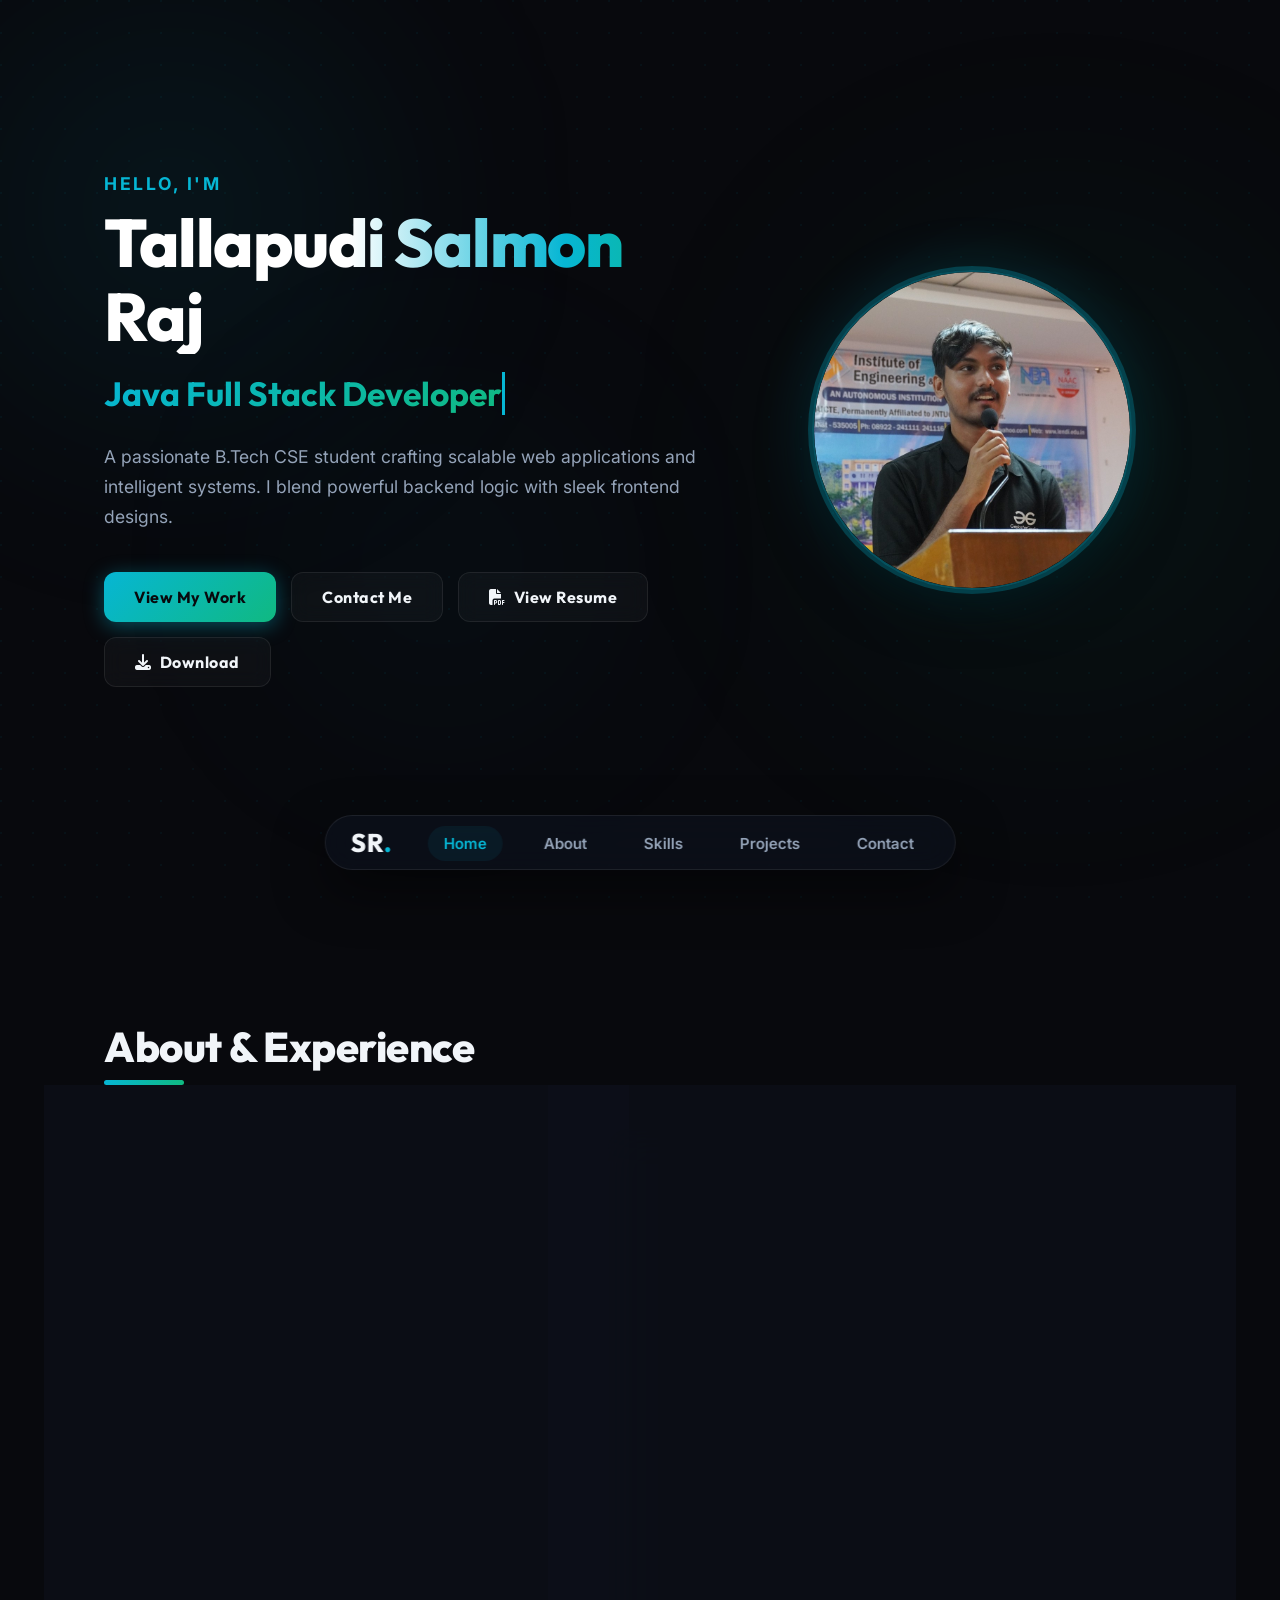
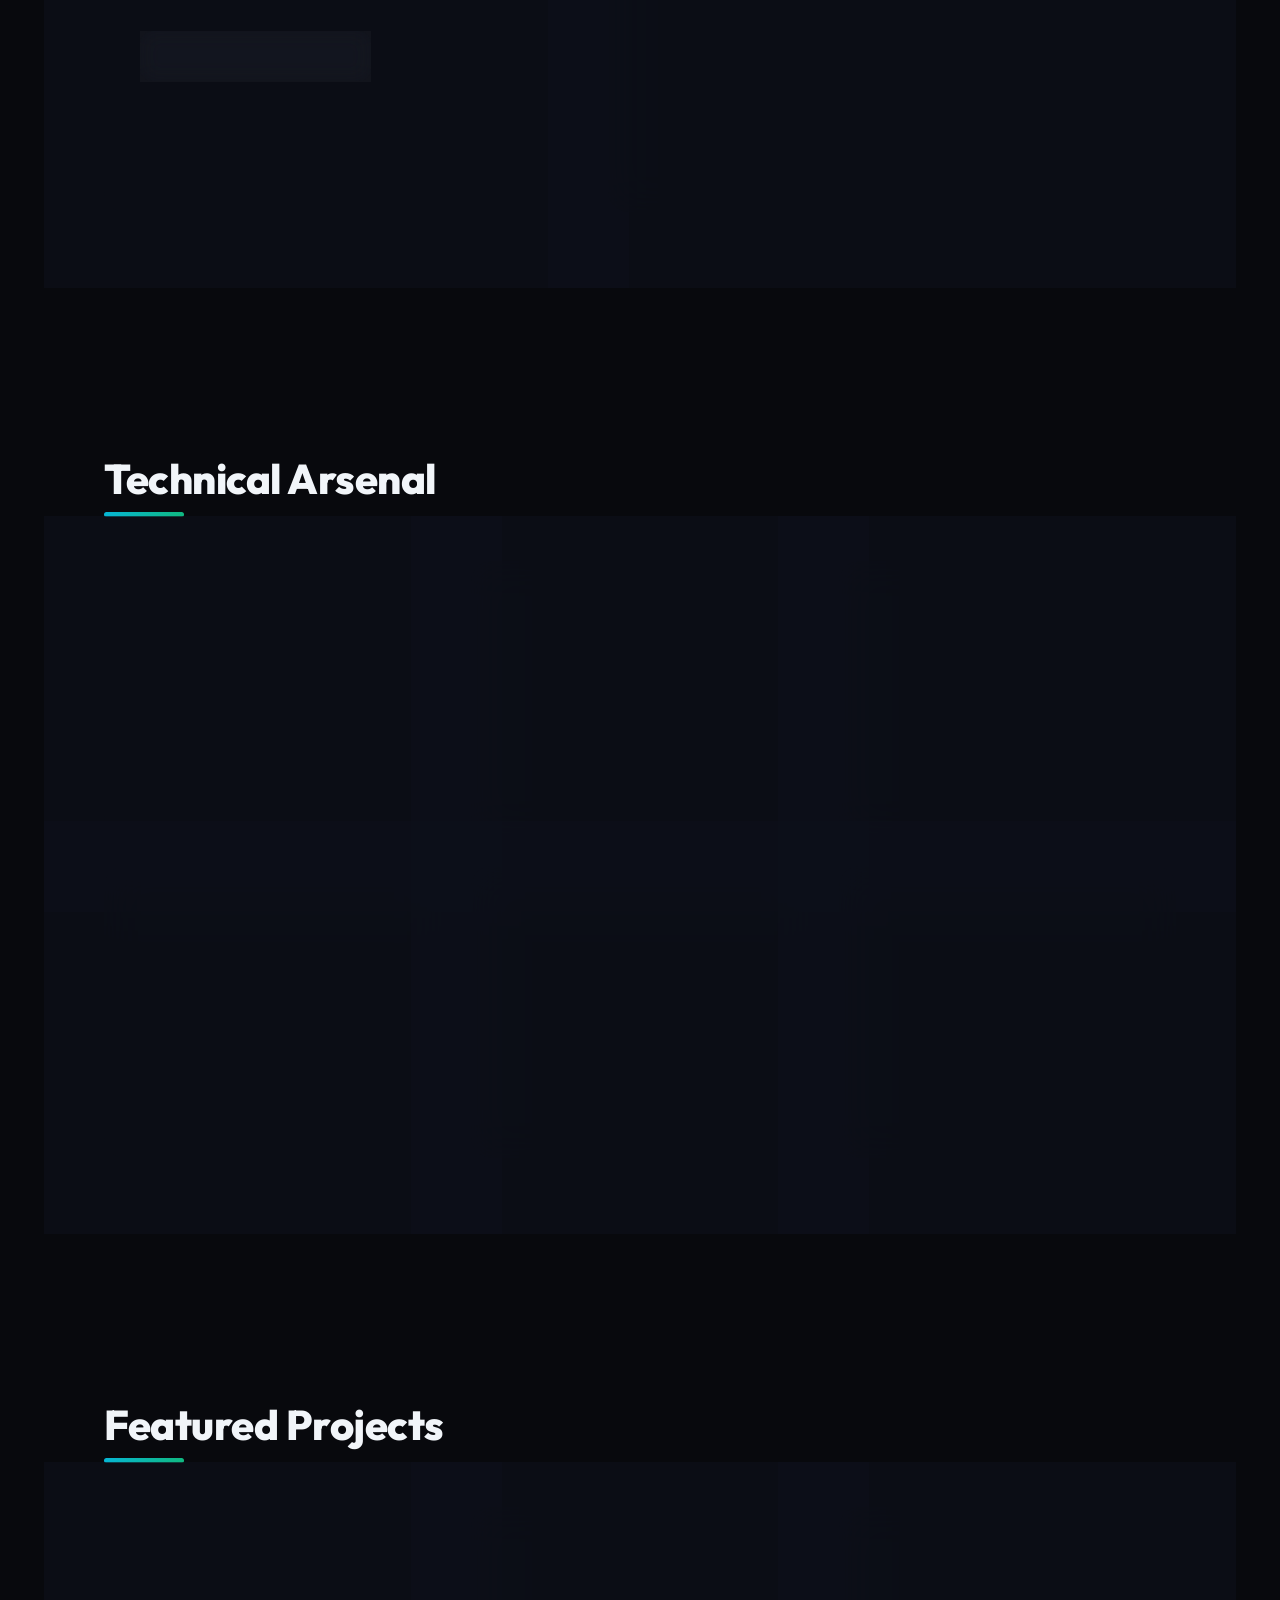
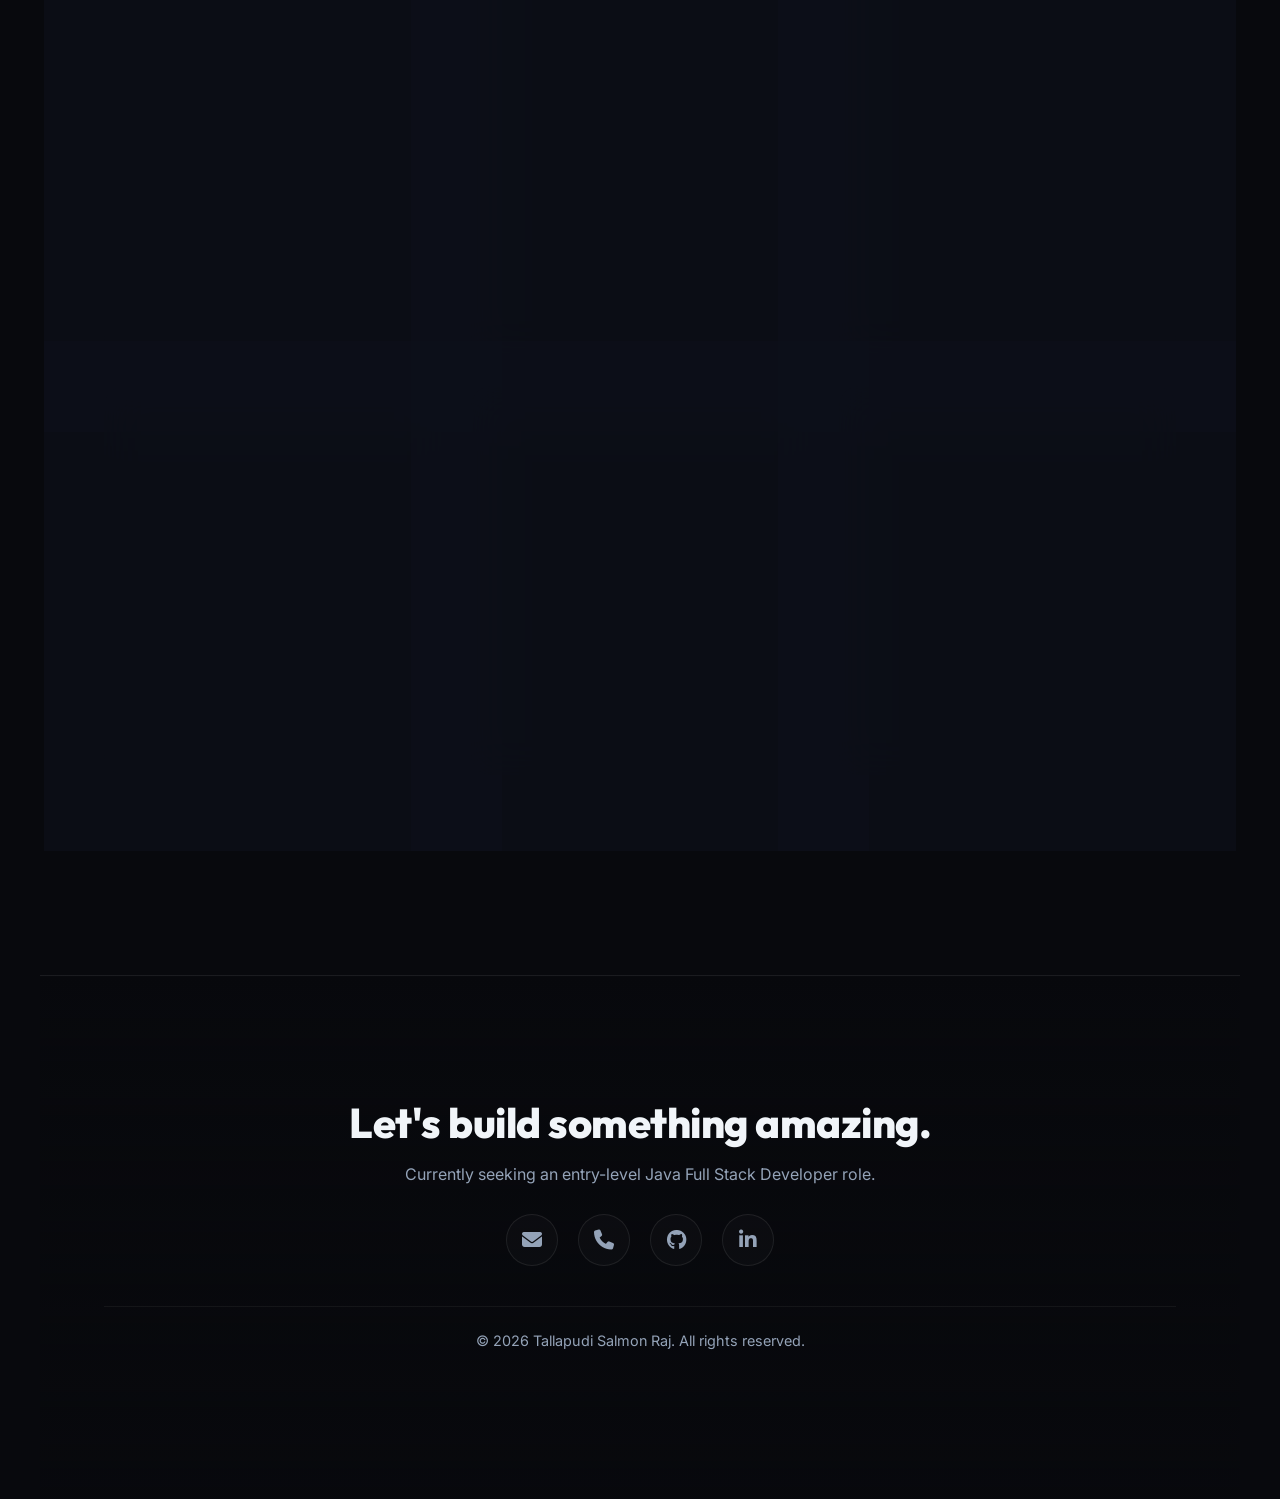
==== commit 0f3c55ee: "Update portfolio: Add Placement Tracker, circular profile photo, phone contact, and balanced skills " ====
--- a/index.html
+++ b/index.html
@@ -5,7 +5,7 @@
     <meta name="viewport" content="width=device-width, initial-scale=1.0">
     <meta name="description" content="Portfolio of Tallapudi Salmon Raj - Full Stack Developer, Class Representative, and PR & Outreach Lead for GFG.">
     <title>Salmon Raj | Full Stack Developer</title>
-    <link rel="stylesheet" href="style.css">
+    <link rel="stylesheet" href="style.css?v=6">
     <link href="https://fonts.googleapis.com/css2?family=Outfit:wght@300;400;600;800&family=Inter:wght@400;500;700&display=swap" rel="stylesheet">
     <link rel="stylesheet" href="https://cdnjs.cloudflare.com/ajax/libs/font-awesome/6.4.0/css/all.min.css">
 </head>
@@ -65,34 +65,103 @@
             <h2 class="section-title fade-in">About & Experience <span class="accent-line"></span></h2>
             
             <div class="about-grid">
+                <!-- Left Column: Bio -->
                 <div class="bio glass-card fade-in">
                     <h3>Who am I?</h3>
-                    <p>I am a highly motivated Computer Science Engineering student (CGPA: 9.35) at Lendi Institute of Engineering and Technology. With a strong foundation in Data Structures, Algorithms, and Object-Oriented Programming, I specialize in Full Stack Development using Java, Spring Boot, React, and Python.</p>
+                    <p>I am a highly motivated Computer Science Engineering student (CGPA: 9.3) at Lendi Institute of Engineering and Technology. With a strong foundation in Data Structures, Algorithms, and Object-Oriented Programming, I specialize in Full Stack Development using Java, Spring Boot, React, and Python.</p>
                     <p>Beyond coding, I am an active student leader, continuously driving community engagement and organizing tech events.</p>
                     <div class="hero-cta" style="margin-top: 25px;">
                         <a href="RESUME.pdf" target="_blank" class="btn primary-btn"><i class="fas fa-eye"></i> View Resume</a>
                         <a href="RESUME.pdf" download="Tallapudi_Salmon_Raj_Resume.pdf" class="btn secondary-btn"><i class="fas fa-download"></i> Download Resume</a>
                     </div>
                 </div>
-                
-                <div class="leadership glass-card fade-in">
-                    <h3>Leadership Roles</h3>
-                    <div class="timeline">
-                        <div class="timeline-item">
-                            <div class="timeline-dot"></div>
-                            <div class="timeline-content">
-                                <h4>PR & Outreach Lead</h4>
-                                <h5>GeeksforGeeks Campus Mantri Program (2025 – 2026)</h5>
-                                <p>Led outreach initiatives and organized technical events, significantly increasing student engagement in coding activities across the campus.</p>
-                            </div>
-                        </div>
-                        <div class="timeline-item">
-                            <div class="timeline-dot"></div>
-                            <div class="timeline-content">
-                                <h4>Class Representative</h4>
-                                <h5>Lendi Institute of Engineering and Technology</h5>
-                                <p>Act as the primary liaison between students and faculty, ensuring smooth communication and resolving academic concerns effectively.</p>
-                            </div>
+
+                <!-- Right Column: Interactive Experience Hub -->
+                <div class="experience-hub glass-card fade-in">
+                    <div class="tab-nav">
+                        <button class="tab-btn active" data-tab="work">
+                            <i class="fas fa-briefcase"></i> Experience
+                        </button>
+                        <button class="tab-btn" data-tab="leadership">
+                            <i class="fas fa-users"></i> Leadership
+                        </button>
+                        <button class="tab-btn" data-tab="certs">
+                            <i class="fas fa-award"></i> Certifications
+                        </button>
+                    </div>
+
+                    <div class="tab-content">
+                        <!-- Work Experience Pane -->
+                        <div class="tab-pane active" id="work">
+                            <div class="timeline">
+                                <div class="timeline-item">
+                                    <div class="timeline-dot"></div>
+                                    <div class="timeline-content">
+                                        <h4>Java Full Stack Developer Intern</h4>
+                                        <h5>Vayvora Technologies Private Limited (Jul 2026 – Present)</h5>
+                                        <ul>
+                                            <li>Engineered backend services for PaiseWise, reducing API response time by 35% through performance optimization.</li>
+                                            <li>Designed and deployed 10+ REST APIs using Spring Boot and microservices architecture, supporting scalable backend operations.</li>
+                                            <li>Implemented secure authentication and authorization using Spring Security, JWT, and BCrypt, reducing unauthorized access risks by 40%.</li>
+                                            <li>Integrated Spring Cloud Gateway and Netflix Eureka for service discovery, improving system availability and fault tolerance by 20%.</li>
+                                            <li>Applied database-per-service architecture using PostgreSQL and H2, improving data isolation and scalability across services.</li>
+                                            <li>Collaborated in Agile teams of 5+ developers using Git, reducing merge conflicts and improving deployment cycles.</li>
+                                        </ul>
+                                    </div>
+                                </div>
+                            </div>
+                        </div>
+
+                        <!-- Leadership Pane -->
+                        <div class="tab-pane" id="leadership">
+                            <div class="timeline">
+                                <div class="timeline-item">
+                                    <div class="timeline-dot"></div>
+                                    <div class="timeline-content">
+                                        <h4>PR & Outreach Lead</h4>
+                                        <h5>GeeksforGeeks Campus Mantri Program (2025 – 2026)</h5>
+                                        <p>Led outreach initiatives and organized technical events, significantly increasing student engagement in coding activities across the campus.</p>
+                                    </div>
+                                </div>
+                                <div class="timeline-item">
+                                    <div class="timeline-dot"></div>
+                                    <div class="timeline-content">
+                                        <h4>Class Representative</h4>
+                                        <h5>Lendi Institute of Engineering and Technology</h5>
+                                        <p>Act as the primary liaison between students and faculty, ensuring smooth communication and resolving academic concerns effectively.</p>
+                                    </div>
+                                </div>
+                            </div>
+                        </div>
+
+                        <!-- Certifications Pane -->
+                        <div class="tab-pane" id="certs">
+                            <ul class="cert-list">
+                                <li>
+                                    <div class="cert-info">
+                                        <span class="cert-title">ServiceNow Certified System Administrator (CSA)</span>
+                                        <span class="cert-date">Jul 2026</span>
+                                    </div>
+                                </li>
+                                <li>
+                                    <div class="cert-info">
+                                        <span class="cert-title">EduSkills – Prompt Engineering for AI</span>
+                                        <span class="cert-date">2026</span>
+                                    </div>
+                                </li>
+                                <li>
+                                    <div class="cert-info">
+                                        <span class="cert-title">EduSkills – Java Full Stack Development</span>
+                                        <span class="cert-date">2025</span>
+                                    </div>
+                                </li>
+                                <li>
+                                    <div class="cert-info">
+                                        <span class="cert-title">Versant English Communication Certification</span>
+                                        <span class="cert-date">2024</span>
+                                    </div>
+                                </li>
+                            </ul>
                         </div>
                     </div>
                 </div>
@@ -103,34 +172,81 @@
         <section id="skills" class="skills section-spacing">
             <h2 class="section-title fade-in">Technical Arsenal <span class="accent-line"></span></h2>
             <div class="skills-container fade-in">
-                <div class="skill-category glass-card">
-                    <h3><i class="fas fa-server"></i> Backend</h3>
+                <!-- 1. Programming Languages -->
+                <div class="skill-category glass-card">
+                    <h3><i class="fas fa-code"></i> Languages</h3>
                     <div class="skill-tags">
                         <span>Java</span>
+                        <span>Python</span>
+                        <span>C</span>
+                        <span>C++</span>
+                        <span>JavaScript</span>
+                        <span>SQL</span>
+                    </div>
+                </div>
+
+                <!-- 2. Backend Engineering -->
+                <div class="skill-category glass-card">
+                    <h3><i class="fas fa-server"></i> Backend Engineering</h3>
+                    <div class="skill-tags">
                         <span>Spring Boot</span>
-                        <span>Python</span>
+                        <span>Microservices</span>
                         <span>REST APIs</span>
-                        <span>PHP</span>
-                        <span>Java Servlets</span>
-                    </div>
-                </div>
-                <div class="skill-category glass-card">
-                    <h3><i class="fas fa-laptop-code"></i> Frontend</h3>
-                    <div class="skill-tags">
+                        <span>Hibernate</span>
+                        <span>Spring Cloud</span>
+                        <span>Maven</span>
+                    </div>
+                </div>
+
+                <!-- 3. Frontend Development -->
+                <div class="skill-category glass-card">
+                    <h3><i class="fas fa-laptop-code"></i> Frontend Development</h3>
+                    <div class="skill-tags">
+                        <span>React.js</span>
+                        <span>Tailwind CSS</span>
                         <span>HTML5</span>
                         <span>CSS3</span>
                         <span>JavaScript</span>
-                        <span>React.js</span>
-                        <span>Tailwind CSS</span>
-                    </div>
-                </div>
-                <div class="skill-category glass-card">
-                    <h3><i class="fas fa-database"></i> Databases & Tools</h3>
-                    <div class="skill-tags">
+                        <span>Thymeleaf</span>
+                    </div>
+                </div>
+
+                <!-- 4. Databases & Cloud -->
+                <div class="skill-category glass-card">
+                    <h3><i class="fas fa-database"></i> Databases & Cloud</h3>
+                    <div class="skill-tags">
+                        <span>PostgreSQL</span>
                         <span>MySQL</span>
-                        <span>Git/GitHub</span>
-                        <span>Maven</span>
-                        <span>TensorFlow/Keras</span>
+                        <span>MongoDB</span>
+                        <span>Supabase</span>
+                        <span>SQL Optimization</span>
+                    </div>
+                </div>
+
+                <!-- 5. Security & Dev Tools -->
+                <div class="skill-category glass-card">
+                    <h3><i class="fas fa-shield-alt"></i> Security & Dev Tools</h3>
+                    <div class="skill-tags">
+                        <span>Spring Security</span>
+                        <span>JWT</span>
+                        <span>OAuth2</span>
+                        <span>RBAC</span>
+                        <span>Git & GitHub</span>
+                        <span>VS Code</span>
+                        <span>IntelliJ IDEA</span>
+                    </div>
+                </div>
+
+                <!-- 6. Core Computer Science -->
+                <div class="skill-category glass-card">
+                    <h3><i class="fas fa-brain"></i> Core Computer Science</h3>
+                    <div class="skill-tags">
+                        <span>Data Structures</span>
+                        <span>Algorithms</span>
+                        <span>OOP</span>
+                        <span>System Design</span>
+                        <span>Operating Systems</span>
+                        <span>DBMS</span>
                     </div>
                 </div>
             </div>
@@ -141,68 +257,81 @@
             <h2 class="section-title fade-in">Featured Projects <span class="accent-line"></span></h2>
             
             <div class="project-grid">
-                <!-- Project 1 -->
+                <!-- Project 1: OPRM System -->
                 <div class="project-card glass-card fade-in">
                     <div class="project-content">
                         <div class="project-header">
                             <i class="fas fa-project-diagram project-icon"></i>
                             <div class="project-links">
                                 <a href="https://github.com/Salmon3740/oprm-system" target="_blank" title="View Code"><i class="fab fa-github"></i></a>
-                                <a href="https://oprm-system.onrender.com/" target="_blank" class="live-demo-btn"><span class="live-dot"></span>Live Demo</a>
                             </div>
                         </div>
                         <h3 class="project-title">OPRM System</h3>
-                        <p class="project-description">Online Project Resource Management platform featuring AI-based mentor matching using TF-IDF and cosine similarity, built with role-based JWT authentication.</p>
+                        <p class="project-description">A full-stack academic project resource management system to manage 100+ projects. Features REST APIs for tracking, JWT authentication, and AI recommendation using TF-IDF and cosine similarity.</p>
                         <div class="project-tech">
                             <span>Java</span><span>Spring Boot</span><span>React</span><span>Python</span><span>MySQL</span>
                         </div>
                     </div>
                 </div>
 
-                <!-- Project 2 -->
+                <!-- Project 2: Placement Tracker -->
+                <div class="project-card glass-card fade-in">
+                    <div class="project-content">
+                        <div class="project-header">
+                            <i class="fas fa-chart-line project-icon"></i>
+                            <div class="project-links">
+                                <a href="https://github.com/Salmon3740/oprm-system" target="_blank" title="View Code"><i class="fab fa-github"></i></a>
+                            </div>
+                        </div>
+                        <h3 class="project-title">Placement Tracker</h3>
+                        <p class="project-description">A web application to monitor and streamline college recruitment cycles. Features interactive Chart.js analytics dashboards, role-based access control, Excel import/export, and cloud sync via Supabase.</p>
+                        <div class="project-tech">
+                            <span>React</span><span>Vite</span><span>Tailwind CSS</span><span>Chart.js</span><span>Supabase</span>
+                        </div>
+                    </div>
+                </div>
+
+                <!-- Project 3: SmartWaste AI -->
                 <div class="project-card glass-card fade-in">
                     <div class="project-content">
                         <div class="project-header">
                             <i class="fas fa-leaf project-icon"></i>
                             <div class="project-links">
                                 <a href="https://github.com/Salmon3740/smartwaste-using-CNN" target="_blank" title="View Code"><i class="fab fa-github"></i></a>
-                                <a href="https://smartwaste.onrender.com/" target="_blank" class="live-demo-btn"><span class="live-dot"></span>Live Demo</a>
                             </div>
                         </div>
                         <h3 class="project-title">SmartWaste AI</h3>
-                        <p class="project-description">A CNN-based waste classification system that tracks eco-points for sustainability. Integrates a Flask ML API with a Spring Boot backend.</p>
+                        <p class="project-description">An AI-powered classification system achieving 85%+ accuracy in waste detection. Integrates neural network models with backend APIs for real-time predictions and database scaling.</p>
                         <div class="project-tech">
                             <span>Python</span><span>TensorFlow</span><span>Flask</span><span>Spring Boot</span>
                         </div>
                     </div>
                 </div>
 
-                <!-- Project 3 -->
+                <!-- Project 4: Sunday School MS -->
                 <div class="project-card glass-card fade-in">
                     <div class="project-content">
                         <div class="project-header">
                             <i class="fas fa-church project-icon"></i>
                             <div class="project-links">
                                 <a href="https://github.com/Salmon3740/sundayschool" target="_blank" title="View Code"><i class="fab fa-github"></i></a>
-                                <a href="https://sundayschool-production-20a8.up.railway.app/login" target="_blank" class="live-demo-btn"><span class="live-dot"></span>Live Demo</a>
                             </div>
                         </div>
                         <h3 class="project-title">Sunday School MS</h3>
-                        <p class="project-description">Web-based system to manage student records, attendance, and class activities securely, implementing robust CRUD operations and role-based access.</p>
+                        <p class="project-description">A secure web-based student record management system for 200+ student profiles. Designed optimized RESTful SQL database queries, improving record retrieval performance by 30%.</p>
                         <div class="project-tech">
                             <span>Java</span><span>Spring Boot</span><span>MySQL</span>
                         </div>
                     </div>
                 </div>
 
-                <!-- Project 4 -->
+                <!-- Project 5: Course Registration -->
                 <div class="project-card glass-card fade-in">
                     <div class="project-content">
                         <div class="project-header">
                             <i class="fas fa-graduation-cap project-icon"></i>
                             <div class="project-links">
                                 <a href="https://github.com/Salmon3740/course-registration" target="_blank" title="View Code"><i class="fab fa-github"></i></a>
-                                <a href="https://course-registration-production-616f.up.railway.app/" target="_blank" class="live-demo-btn"><span class="live-dot"></span>Live Demo</a>
                             </div>
                         </div>
                         <h3 class="project-title">Course Registration</h3>
@@ -213,14 +342,13 @@
                     </div>
                 </div>
 
-                <!-- Project 5 -->
+                <!-- Project 6: TMCF Worship Audio -->
                 <div class="project-card glass-card fade-in">
                     <div class="project-content">
                         <div class="project-header">
                             <i class="fas fa-music project-icon"></i>
                             <div class="project-links">
                                 <a href="https://github.com/Salmon3740/tmcf-worship-audio" target="_blank" title="View Code"><i class="fab fa-github"></i></a>
-                                <a href="https://audio-backend-production-c2f8.up.railway.app/" target="_blank" class="live-demo-btn"><span class="live-dot"></span>Live Demo</a>
                             </div>
                         </div>
                         <h3 class="project-title">TMCF Worship Audio</h3>
@@ -240,14 +368,15 @@
             <h2>Let's build something amazing.</h2>
             <p>Currently seeking an entry-level Java Full Stack Developer role.</p>
             <div class="social-links">
-                <a href="mailto:salmanraajtaallapudi@gmail.com" class="social-icon" title="Email"><i class="fas fa-envelope"></i></a>
+                <a href="mailto:salmanraajtaallapudi@gmail.com" class="social-icon" title="Email: salmanraajtaallapudi@gmail.com"><i class="fas fa-envelope"></i></a>
+                <a href="tel:+918341875871" class="social-icon" title="Call: +91 8341875871"><i class="fas fa-phone"></i></a>
                 <a href="https://github.com/Salmon3740" target="_blank" class="social-icon" title="GitHub"><i class="fab fa-github"></i></a>
-                <a href="https://linkedin.com/in/salmon-tallapudi" target="_blank" class="social-icon" title="LinkedIn"><i class="fab fa-linkedin-in"></i></a>
+                <a href="https://www.linkedin.com/in/tallapudi-salmon-raj" target="_blank" class="social-icon" title="LinkedIn"><i class="fab fa-linkedin-in"></i></a>
             </div>
             <p class="copyright">&copy; <span id="year"></span> Tallapudi Salmon Raj. All rights reserved.</p>
         </div>
     </footer>
 
-    <script src="script.js"></script>
+    <script src="script.js?v=5"></script>
 </body>
 </html>
--- a/style.css
+++ b/style.css
@@ -1,16 +1,16 @@
 :root {
-    --bg-color: #050505;
-    --text-primary: #f0f0f0;
-    --text-secondary: #9ca3af;
-    --accent-color: #6366f1;
-    --accent-glow: rgba(99, 102, 241, 0.4);
-    --accent-secondary: #8b5cf6;
-    --glass-bg: rgba(255, 255, 255, 0.03);
-    --glass-border: rgba(255, 255, 255, 0.08);
-    --glass-shadow: 0 8px 32px 0 rgba(0, 0, 0, 0.37);
+    --bg-color: #08090d;
+    --card-bg: rgba(13, 16, 27, 0.7);
+    --text-primary: #f1f5f9;
+    --text-secondary: #94a3b8;
+    --accent-color: #06b6d4;         /* Electric Cyan */
+    --accent-secondary: #10b981;     /* Emerald Mint */
+    --accent-glow: rgba(6, 182, 212, 0.3);
+    --glass-border: rgba(6, 182, 212, 0.12);
+    --glass-shadow: 0 16px 40px 0 rgba(0, 0, 0, 0.4);
     --font-heading: 'Outfit', sans-serif;
     --font-body: 'Inter', sans-serif;
-    --transition: all 0.3s cubic-bezier(0.25, 0.8, 0.25, 1);
+    --transition: all 0.35s cubic-bezier(0.25, 0.8, 0.25, 1);
 }
 
 * {
@@ -32,44 +32,59 @@
     position: relative;
 }
 
+body::before {
+    content: '';
+    position: fixed;
+    top: 0;
+    left: 0;
+    width: 100%;
+    height: 100%;
+    background-image: 
+        radial-gradient(circle at 1px 1px, rgba(6, 182, 212, 0.05) 1px, transparent 0);
+    background-size: 32px 32px;
+    z-index: -2;
+    pointer-events: none;
+}
+
 /* Background Blobs */
 .bg-shape {
-    position: absolute;
-    filter: blur(100px);
+    position: fixed;
+    filter: blur(130px);
     z-index: -1;
     border-radius: 50%;
-    animation: drift 20s infinite alternate;
+    animation: drift 25s infinite alternate;
+    opacity: 0.65;
 }
 
 .shape-1 {
     top: -10%;
     left: -10%;
+    width: 600px;
+    height: 600px;
+    background: radial-gradient(circle, rgba(6, 182, 212, 0.2) 0%, transparent 70%);
+}
+
+.shape-2 {
+    bottom: 10%;
+    right: -10%;
+    width: 700px;
+    height: 700px;
+    background: radial-gradient(circle, rgba(16, 185, 129, 0.15) 0%, transparent 70%);
+    animation-delay: -6s;
+}
+
+.shape-3 {
+    top: 35%;
+    left: 15%;
     width: 500px;
     height: 500px;
-    background: radial-gradient(circle, var(--accent-glow) 0%, transparent 70%);
-}
-
-.shape-2 {
-    bottom: 20%;
-    right: -10%;
-    width: 600px;
-    height: 600px;
-    background: radial-gradient(circle, rgba(139, 92, 246, 0.3) 0%, transparent 70%);
-    animation-delay: -5s;
-}
-
-.shape-3 {
-    top: 40%;
-    left: 20%;
-    width: 400px;
-    height: 400px;
-    background: radial-gradient(circle, rgba(14, 165, 233, 0.2) 0%, transparent 70%);
-    animation-delay: -10s;
+    background: radial-gradient(circle, rgba(6, 182, 212, 0.1) 0%, transparent 70%);
+    animation-delay: -12s;
 }
 
 @keyframes drift {
     0% { transform: translate(0, 0) scale(1); }
-    100% { transform: translate(50px, 50px) scale(1.1); }
+    100% { transform: translate(60px, 60px) scale(1.15); }
 }
 
 /* Typography */
@@ -85,56 +100,96 @@
 }
 
 .section-spacing {
-    padding: 100px 5%;
+    padding: 120px 5%;
     max-width: 1200px;
     margin: 0 auto;
 }
 
 .section-title {
-    font-size: 2.5rem;
-    font-weight: 700;
-    margin-bottom: 3rem;
+    font-size: 2.6rem;
+    font-weight: 800;
+    margin-bottom: 3.5rem;
     position: relative;
     display: inline-block;
+    letter-spacing: -0.5px;
 }
 
 .accent-line {
     position: absolute;
-    bottom: -10px;
+    bottom: -12px;
     left: 0;
-    width: 60px;
-    height: 4px;
+    width: 80px;
+    height: 5px;
     background: linear-gradient(90deg, var(--accent-color), var(--accent-secondary));
-    border-radius: 2px;
-}
-
-/* Glassmorphism Utilities */
+    border-radius: 3px;
+}
+
+/* Glassmorphism Cards */
+.glass-card {
+    background: var(--card-bg);
+    backdrop-filter: blur(20px);
+    -webkit-backdrop-filter: blur(20px);
+    border: 1px solid var(--glass-border);
+    border-radius: 20px;
+    padding: 35px;
+    box-shadow: var(--glass-shadow);
+    transition: var(--transition);
+    position: relative;
+    overflow: hidden;
+}
+
+.glass-card::before {
+    content: '';
+    position: absolute;
+    top: 0;
+    left: 0;
+    width: 100%;
+    height: 3px;
+    background: linear-gradient(90deg, var(--accent-color), var(--accent-secondary));
+    opacity: 0;
+    transition: var(--transition);
+}
+
+.glass-card:hover {
+    transform: translateY(-6px);
+    border-color: rgba(6, 182, 212, 0.3);
+    box-shadow: 0 20px 45px -10px rgba(0, 0, 0, 0.6), 0 0 20px rgba(6, 182, 212, 0.1);
+}
+
+.glass-card:hover::before {
+    opacity: 1;
+}
+
+/* Floating Bottom Dock Nav */
 .glass-nav {
     position: fixed;
-    top: 0;
-    width: 100%;
+    bottom: 30px;
+    left: 50%;
+    transform: translateX(-50%);
+    width: auto;
     z-index: 1000;
-    background: rgba(5, 5, 5, 0.8);
-    backdrop-filter: blur(12px);
-    -webkit-backdrop-filter: blur(12px);
-    border-bottom: 1px solid var(--glass-border);
+    background: rgba(13, 16, 27, 0.75);
+    backdrop-filter: blur(15px);
+    -webkit-backdrop-filter: blur(15px);
+    border: 1px solid rgba(255, 255, 255, 0.08);
+    border-radius: 40px;
+    padding: 10px 25px;
+    box-shadow: 0 20px 50px rgba(0,0,0,0.5);
     transition: var(--transition);
 }
 
 .nav-content {
     display: flex;
-    justify-content: space-between;
-    align-items: center;
-    padding: 20px 5%;
-    max-width: 1200px;
-    margin: 0 auto;
+    align-items: center;
+    gap: 35px;
 }
 
 .logo {
     font-family: var(--font-heading);
-    font-size: 1.8rem;
+    font-size: 1.6rem;
     font-weight: 800;
-    letter-spacing: 1px;
+    letter-spacing: 0.5px;
+    color: var(--text-primary);
 }
 
 .logo .dot {
@@ -144,35 +199,30 @@
 .nav-links {
     display: flex;
     list-style: none;
-    gap: 30px;
+    gap: 25px;
+    align-items: center;
 }
 
 .nav-links li a {
-    font-size: 1rem;
-    font-weight: 500;
-    position: relative;
-    padding: 5px 0;
-}
-
-.nav-links li a::after {
-    content: '';
-    position: absolute;
-    bottom: 0;
-    left: 0;
-    width: 0;
-    height: 2px;
-    background: var(--accent-color);
-    transition: var(--transition);
-}
-
-.nav-links li a:hover::after {
-    width: 100%;
+    font-size: 0.95rem;
+    font-weight: 600;
+    color: var(--text-secondary);
+    padding: 8px 16px;
+    border-radius: 30px;
+    transition: var(--transition);
+}
+
+.nav-links li a:hover,
+.nav-links li a.active {
+    color: var(--accent-color);
+    background: rgba(6, 182, 212, 0.08);
 }
 
 .mobile-menu-btn {
     display: none;
-    font-size: 1.5rem;
+    font-size: 1.3rem;
     cursor: pointer;
+    color: var(--text-primary);
 }
 
 /* Hero Section */
@@ -181,38 +231,47 @@
     display: flex;
     align-items: center;
     justify-content: space-between;
-    padding-top: 120px;
+    padding-top: 80px;
+    gap: 50px;
 }
 
 .hero-content {
-    flex: 1;
-    max-width: 600px;
+    flex: 1.2;
+    max-width: 650px;
 }
 
 .greeting {
     color: var(--accent-color);
-    font-size: 1.2rem;
-    font-weight: 600;
-    margin-bottom: 10px;
-    letter-spacing: 2px;
+    font-size: 1.1rem;
+    font-weight: 700;
+    margin-bottom: 12px;
+    letter-spacing: 2.5px;
     text-transform: uppercase;
 }
 
 .glitch-text {
-    font-size: 4rem;
+    font-size: 4.2rem;
     font-weight: 800;
     line-height: 1.1;
-    margin-bottom: 15px;
-    background: linear-gradient(to right, #fff, #a5a5a5);
+    margin-bottom: 18px;
+    letter-spacing: -1.5px;
+    background: linear-gradient(to right, #ffffff 40%, #06b6d4 75%, #10b981 100%);
     -webkit-background-clip: text;
     -webkit-text-fill-color: transparent;
 }
 
 .typing-container {
-    font-size: 2rem;
+    font-size: 2.1rem;
     color: var(--text-secondary);
     margin-bottom: 25px;
-    min-height: 40px;
+    min-height: 45px;
+}
+
+.typed-text {
+    background: linear-gradient(135deg, var(--accent-color), var(--accent-secondary));
+    -webkit-background-clip: text;
+    -webkit-text-fill-color: transparent;
+    font-weight: 700;
 }
 
 .cursor {
@@ -230,7 +289,7 @@
 .hero-desc {
     color: var(--text-secondary);
     font-size: 1.1rem;
-    line-height: 1.6;
+    line-height: 1.7;
     margin-bottom: 40px;
 }
 
@@ -241,122 +300,178 @@
 }
 
 .btn {
-    padding: 12px 28px;
-    border-radius: 8px;
-    font-weight: 600;
+    padding: 14px 30px;
+    border-radius: 12px;
+    font-weight: 700;
     font-family: var(--font-heading);
     letter-spacing: 0.5px;
     cursor: pointer;
+    transition: var(--transition);
+    display: inline-flex;
+    align-items: center;
+    gap: 8px;
 }
 
 .primary-btn {
     background: linear-gradient(135deg, var(--accent-color), var(--accent-secondary));
-    color: white;
-    box-shadow: 0 4px 15px var(--accent-glow);
+    color: #08090d;
+    box-shadow: 0 4px 20px rgba(6, 182, 212, 0.4);
 }
 
 .primary-btn:hover {
-    transform: translateY(-3px);
-    box-shadow: 0 6px 20px rgba(99, 102, 241, 0.6);
+    transform: translateY(-4px);
+    box-shadow: 0 8px 25px rgba(6, 182, 212, 0.6);
 }
 
 .secondary-btn {
-    background: var(--glass-bg);
-    border: 1px solid var(--glass-border);
+    background: rgba(255, 255, 255, 0.03);
+    border: 1px solid rgba(255, 255, 255, 0.08);
     color: var(--text-primary);
     backdrop-filter: blur(10px);
 }
 
 .secondary-btn:hover {
-    background: rgba(255, 255, 255, 0.08);
-    transform: translateY(-3px);
+    background: rgba(6, 182, 212, 0.08);
+    border-color: rgba(6, 182, 212, 0.3);
+    transform: translateY(-4px);
 }
 
 .hero-graphics {
-    flex: 1;
+    flex: 0.8;
     display: flex;
     justify-content: center;
     align-items: center;
 }
 
-/* Profile photo wrapper — keeps the float animation isolated */
 .profile-photo-wrapper {
+    width: 320px;
+    height: 320px;
+    border-radius: 50%;
     animation: float 6s ease-in-out infinite;
-    border-radius: 50%;
-    /* Outer glow ring that pulses with the theme accent */
     box-shadow:
-        0 0 0 4px rgba(99, 102, 241, 0.35),
-        0 0 40px 8px rgba(99, 102, 241, 0.25),
-        0 20px 60px -10px rgba(0, 0, 0, 0.6);
-    transition: box-shadow 0.4s ease, transform 0.4s ease;
+        0 0 0 4px rgba(6, 182, 212, 0.25),
+        0 0 50px 8px rgba(6, 182, 212, 0.15),
+        0 20px 60px -10px rgba(0, 0, 0, 0.7);
+    transition: var(--transition);
+    overflow: hidden;
+    border: 2px solid rgba(6, 182, 212, 0.4);
+    display: flex;
+    justify-content: center;
+    align-items: center;
+    flex-shrink: 0;
 }
 
 .profile-photo-wrapper:hover {
     box-shadow:
-        0 0 0 5px rgba(139, 92, 246, 0.6),
-        0 0 55px 14px rgba(139, 92, 246, 0.35),
-        0 24px 70px -10px rgba(0, 0, 0, 0.7);
-    transform: scale(1.04);
+        0 0 0 6px rgba(16, 185, 129, 0.5),
+        0 0 65px 15px rgba(16, 185, 129, 0.25),
+        0 24px 75px -10px rgba(0, 0, 0, 0.8);
+    transform: scale(1.05);
+    border-color: var(--accent-secondary);
 }
 
 .profile-photo {
     display: block;
-    width: 280px;
-    height: 280px;
+    width: 100%;
+    height: 100%;
     border-radius: 50%;
     object-fit: cover;
     object-position: center top;
-    border: 3px solid rgba(99, 102, 241, 0.5);
     transition: transform 0.4s ease;
 }
 
 @keyframes float {
     0%   { transform: translateY(0px); }
-    50%  { transform: translateY(-20px); }
+    50%  { transform: translateY(-14px); }
     100% { transform: translateY(0px); }
 }
 
-/* Glass Cards */
-.glass-card {
-    background: var(--glass-bg);
-    backdrop-filter: blur(12px);
-    -webkit-backdrop-filter: blur(12px);
-    border: 1px solid var(--glass-border);
-    border-radius: 16px;
-    padding: 30px;
-    transition: var(--transition);
-}
-
-.glass-card:hover {
-    transform: translateY(-5px);
-    border-color: rgba(255, 255, 255, 0.15);
-    background: rgba(255, 255, 255, 0.05);
-    box-shadow: 0 10px 40px -10px rgba(0,0,0,0.5);
-}
-
-/* About Section */
+/* About & Interactive Experience Section */
 .about-grid {
     display: grid;
-    grid-template-columns: 1fr 1fr;
-    gap: 30px;
+    grid-template-columns: 0.9fr 1.1fr;
+    gap: 40px;
 }
 
 .bio p {
     color: var(--text-secondary);
-    line-height: 1.7;
-    margin-bottom: 15px;
-}
-
-.bio h3, .leadership h3 {
+    line-height: 1.8;
     margin-bottom: 20px;
+    font-size: 1.05rem;
+}
+
+.bio h3 {
+    margin-bottom: 22px;
     color: var(--accent-color);
-    font-size: 1.5rem;
-}
-
+    font-size: 1.7rem;
+    font-weight: 700;
+}
+
+/* Interactive Tabs styling */
+.experience-hub {
+    display: flex;
+    flex-direction: column;
+    height: 100%;
+}
+
+.tab-nav {
+    display: flex;
+    gap: 10px;
+    margin-bottom: 25px;
+    border-bottom: 1px solid rgba(255, 255, 255, 0.08);
+    padding-bottom: 12px;
+}
+
+.tab-btn {
+    background: transparent;
+    border: none;
+    outline: none;
+    color: var(--text-secondary);
+    font-family: var(--font-heading);
+    font-size: 1.05rem;
+    font-weight: 700;
+    padding: 10px 18px;
+    cursor: pointer;
+    border-radius: 8px;
+    transition: var(--transition);
+    display: flex;
+    align-items: center;
+    gap: 8px;
+}
+
+.tab-btn i {
+    font-size: 0.95rem;
+}
+
+.tab-btn:hover {
+    color: var(--text-primary);
+    background: rgba(255, 255, 255, 0.03);
+}
+
+.tab-btn.active {
+    color: var(--accent-color);
+    background: rgba(6, 182, 212, 0.08);
+    border: 1px solid rgba(6, 182, 212, 0.2);
+}
+
+.tab-pane {
+    display: none;
+    opacity: 0;
+    transform: translateY(15px);
+    transition: opacity 0.4s ease, transform 0.4s ease;
+}
+
+.tab-pane.active {
+    display: block;
+    opacity: 1;
+    transform: translateY(0);
+}
+
+/* Timeline Styling */
 .timeline {
     position: relative;
-    border-left: 2px solid var(--glass-border);
-    padding-left: 25px;
+    border-left: 2px dashed rgba(6, 182, 212, 0.2);
+    padding-left: 30px;
     margin-left: 10px;
 }
 
@@ -371,45 +486,130 @@
 
 .timeline-dot {
     position: absolute;
-    left: -32px;
-    top: 5px;
-    width: 12px;
-    height: 12px;
+    left: -37px;
+    top: 6px;
+    width: 14px;
+    height: 14px;
     border-radius: 50%;
-    background: var(--accent-color);
-    box-shadow: 0 0 10px var(--accent-glow);
+    background: linear-gradient(135deg, var(--accent-color), var(--accent-secondary));
+    box-shadow: 0 0 12px var(--accent-glow);
+    border: 2px solid var(--bg-color);
 }
 
 .timeline-content h4 {
-    font-size: 1.2rem;
-    margin-bottom: 5px;
+    font-size: 1.3rem;
+    margin-bottom: 6px;
+    font-weight: 700;
+    letter-spacing: -0.2px;
 }
 
 .timeline-content h5 {
     color: var(--accent-secondary);
+    font-size: 0.95rem;
+    margin-bottom: 15px;
+    font-weight: 600;
+}
+
+.timeline-content p {
+    color: var(--text-secondary);
+    font-size: 1rem;
+    line-height: 1.7;
+}
+
+.timeline-content ul {
+    list-style: none;
+    padding: 0;
+    margin-top: 12px;
+}
+
+.timeline-content li {
+    color: var(--text-secondary);
+    font-size: 0.95rem;
+    line-height: 1.7;
+    position: relative;
+    padding-left: 22px;
+    margin-bottom: 10px;
+}
+
+.timeline-content li::before {
+    content: "⚡";
+    position: absolute;
+    left: 0;
+    font-size: 0.85rem;
+    top: 2px;
+}
+
+.timeline-content li:last-child {
+    margin-bottom: 0;
+}
+
+/* Certifications Layout */
+.cert-list {
+    list-style: none;
+    padding: 0;
+    margin: 0;
+}
+
+.cert-list li {
+    position: relative;
+    padding-left: 30px;
+    margin-bottom: 20px;
+}
+
+.cert-list li::before {
+    content: "🏆";
+    position: absolute;
+    left: 0;
+    top: 2px;
+    font-size: 1.1rem;
+}
+
+.cert-list li:last-child {
+    margin-bottom: 0;
+}
+
+.cert-info {
+    display: flex;
+    justify-content: space-between;
+    align-items: flex-start;
+    gap: 15px;
+}
+
+.cert-title {
+    font-size: 1.05rem;
+    color: var(--text-primary);
+    font-weight: 600;
+    line-height: 1.4;
+}
+
+.cert-date {
     font-size: 0.9rem;
-    margin-bottom: 10px;
-    font-weight: 500;
-}
-
-.timeline-content p {
-    color: var(--text-secondary);
-    font-size: 0.95rem;
-    line-height: 1.6;
+    color: var(--accent-secondary);
+    font-family: var(--font-heading);
+    font-weight: 600;
+    white-space: nowrap;
 }
 
 /* Skills Section */
 .skills-container {
     display: grid;
-    grid-template-columns: repeat(auto-fit, minmax(300px, 1fr));
+    grid-template-columns: repeat(3, 1fr);
     gap: 30px;
 }
 
+.skill-category {
+    display: flex;
+    flex-direction: column;
+    height: 100%;
+}
+
 .skill-category h3 {
-    margin-bottom: 20px;
+    margin-bottom: 22px;
     display: flex;
     align-items: center;
     gap: 10px;
+    font-size: 1.35rem;
+    font-weight: 700;
 }
 
 .skill-category h3 i {
@@ -419,24 +619,26 @@
 .skill-tags {
     display: flex;
     flex-wrap: wrap;
-    gap: 12px;
+    gap: 10px;
 }
 
 .skill-tags span {
-    background: rgba(255, 255, 255, 0.05);
-    border: 1px solid rgba(255, 255, 255, 0.1);
+    background: rgba(255, 255, 255, 0.03);
+    border: 1px solid rgba(255, 255, 255, 0.06);
     padding: 8px 16px;
-    border-radius: 20px;
-    font-size: 0.9rem;
-    color: var(--text-secondary);
+    border-radius: 30px;
+    font-size: 0.88rem;
+    color: var(--text-secondary);
+    font-weight: 500;
     transition: var(--transition);
 }
 
 .skill-tags span:hover {
-    background: rgba(99, 102, 241, 0.1);
+    background: rgba(6, 182, 212, 0.08);
     border-color: var(--accent-color);
     color: #fff;
-    transform: translateY(-2px);
+    transform: translateY(-3px);
+    box-shadow: 0 4px 12px rgba(6, 182, 212, 0.15);
 }
 
 /* Projects Section */
@@ -456,11 +658,11 @@
     display: flex;
     justify-content: space-between;
     align-items: center;
-    margin-bottom: 20px;
+    margin-bottom: 25px;
 }
 
 .project-icon {
-    font-size: 2.5rem;
+    font-size: 2.3rem;
     color: var(--accent-color);
 }
 
@@ -470,68 +672,69 @@
     gap: 12px;
 }
 
-.project-links a:not(.live-demo-btn) {
-    color: var(--text-secondary);
-    font-size: 1.5rem;
-    display: flex;
-    align-items: center;
-}
-
-.project-links a:not(.live-demo-btn):hover {
-    color: #fff;
-    transform: scale(1.1);
-}
-
-/* Live Demo pill button */
+.project-links a {
+    color: var(--text-secondary);
+    font-size: 1.4rem;
+    display: flex;
+    align-items: center;
+    transition: var(--transition);
+}
+
+.project-links a:hover {
+    color: var(--accent-color);
+    transform: scale(1.15);
+}
+
 .live-demo-btn {
     display: inline-flex;
     align-items: center;
     gap: 6px;
-    padding: 5px 12px;
+    padding: 6px 14px;
     border-radius: 20px;
-    font-size: 0.78rem;
+    font-size: 0.8rem;
     font-family: var(--font-heading);
-    font-weight: 600;
-    letter-spacing: 0.4px;
-    color: #a5f3c0;
-    background: rgba(34, 197, 94, 0.08);
-    border: 1px solid rgba(34, 197, 94, 0.3);
+    font-weight: 700;
+    letter-spacing: 0.3px;
+    color: #a7f3d0;
+    background: rgba(16, 185, 129, 0.08);
+    border: 1px solid rgba(16, 185, 129, 0.25);
     transition: var(--transition);
     white-space: nowrap;
 }
 
 .live-demo-btn:hover {
-    background: rgba(34, 197, 94, 0.18);
-    border-color: rgba(34, 197, 94, 0.7);
-    color: #86efac;
-    box-shadow: 0 0 12px rgba(34, 197, 94, 0.25);
+    background: rgba(16, 185, 129, 0.16);
+    border-color: var(--accent-secondary);
+    color: #34d399;
+    box-shadow: 0 0 15px rgba(16, 185, 129, 0.25);
     transform: translateY(-2px);
 }
 
-/* Pulsing green live dot */
 .live-dot {
-    width: 7px;
-    height: 7px;
+    width: 6px;
+    height: 6px;
     border-radius: 50%;
-    background: #22c55e;
-    box-shadow: 0 0 6px #22c55e;
+    background: #10b981;
+    box-shadow: 0 0 6px #10b981;
     animation: pulse-dot 1.8s ease-in-out infinite;
     flex-shrink: 0;
 }
 
 @keyframes pulse-dot {
     0%, 100% { opacity: 1; transform: scale(1); }
-    50% { opacity: 0.5; transform: scale(0.7); }
+    50% { opacity: 0.4; transform: scale(0.7); }
 }
 
 .project-title {
-    font-size: 1.4rem;
+    font-size: 1.45rem;
     margin-bottom: 15px;
+    font-weight: 700;
 }
 
 .project-description {
     color: var(--text-secondary);
-    line-height: 1.6;
+    font-size: 0.98rem;
+    line-height: 1.7;
     margin-bottom: 25px;
     flex-grow: 1;
 }
@@ -546,8 +749,10 @@
 .project-tech span {
     font-family: var(--font-heading);
     font-size: 0.8rem;
-    color: var(--accent-secondary);
-    background: rgba(139, 92, 246, 0.1);
+    font-weight: 700;
+    color: var(--accent-color);
+    background: rgba(6, 182, 212, 0.06);
+    border: 1px solid rgba(6, 182, 212, 0.15);
     padding: 4px 10px;
     border-radius: 12px;
 }
@@ -555,14 +760,17 @@
 /* Footer Section */
 .glass-footer {
     text-align: center;
-    border-top: 1px solid var(--glass-border);
-    margin-top: 50px;
-    background: linear-gradient(to top, rgba(0,0,0,0.8), transparent);
+    border-top: 1px solid rgba(255, 255, 255, 0.08);
+    margin-top: 80px;
+    padding-bottom: 120px; /* Space for the floating bottom nav */
+    background: linear-gradient(to top, rgba(8, 9, 13, 0.95), transparent);
 }
 
 .footer-content h2 {
-    font-size: 2.5rem;
+    font-size: 2.6rem;
     margin-bottom: 15px;
+    letter-spacing: -0.5px;
+    font-weight: 800;
 }
 
 .footer-content p {
@@ -578,38 +786,39 @@
 }
 
 .social-icon {
-    width: 50px;
-    height: 50px;
+    width: 52px;
+    height: 52px;
     border-radius: 50%;
-    background: var(--glass-bg);
-    border: 1px solid var(--glass-border);
+    background: rgba(255, 255, 255, 0.02);
+    border: 1px solid rgba(255, 255, 255, 0.08);
     display: flex;
     justify-content: center;
     align-items: center;
-    font-size: 1.2rem;
-    color: var(--text-secondary);
+    font-size: 1.25rem;
+    color: var(--text-secondary);
+    transition: var(--transition);
 }
 
 .social-icon:hover {
-    color: #fff;
-    background: var(--accent-color);
-    border-color: var(--accent-color);
-    transform: translateY(-5px) scale(1.1);
-    box-shadow: 0 5px 15px var(--accent-glow);
+    color: #08090d;
+    background: linear-gradient(135deg, var(--accent-color), var(--accent-secondary));
+    border-color: transparent;
+    transform: translateY(-5px) scale(1.08);
+    box-shadow: 0 10px 20px rgba(6, 182, 212, 0.3);
 }
 
 .copyright {
     font-size: 0.9rem;
-    border-top: 1px solid rgba(255,255,255,0.05);
-    padding-top: 20px;
+    border-top: 1px solid rgba(255, 255, 255, 0.05);
+    padding-top: 25px;
     margin-bottom: 0;
 }
 
-/* Animations */
+/* Scroll Animations */
 .fade-in {
     opacity: 0;
-    transform: translateY(30px);
-    transition: opacity 0.8s ease-out, transform 0.8s ease-out;
+    transform: translateY(35px);
+    transition: opacity 0.8s cubic-bezier(0.25, 0.8, 0.25, 1), transform 0.8s cubic-bezier(0.25, 0.8, 0.25, 1);
 }
 
 .fade-in.appear {
@@ -618,11 +827,12 @@
 }
 
 /* Responsive Design */
-@media (max-width: 900px) {
+@media (max-width: 992px) {
     .hero {
         flex-direction: column-reverse;
         text-align: center;
-        padding-top: 150px;
+        padding-top: 120px;
+        gap: 30px;
     }
     
     .hero-cta {
@@ -630,27 +840,46 @@
     }
     
     .hero-graphics {
-        margin-bottom: 50px;
-    }
-    
-    .profile-photo,
+        margin-bottom: 30px;
+    }
+    
     .profile-photo-wrapper {
-        width: 210px;
-        height: 210px;
-    }
-    
-    .glitch-text {
-        font-size: 3rem;
+        width: 250px;
+        height: 250px;
+    }
+    
+    .profile-photo {
+        width: 100%;
+        height: 100%;
     }
     
     .about-grid {
         grid-template-columns: 1fr;
+        gap: 30px;
+    }
+
+    .skills-container {
+        grid-template-columns: repeat(2, 1fr);
+        gap: 25px;
     }
 }
 
 @media (max-width: 768px) {
+    .glass-nav {
+        width: 90%;
+        bottom: 20px;
+        border-radius: 30px;
+        padding: 8px 15px;
+    }
+    
+    .nav-content {
+        gap: 0;
+        justify-content: space-between;
+        width: 100%;
+    }
+
     .nav-links {
-        display: none;
+        display: none; /* Hide standard links on mobile, relying on hamburger or touch scrolling */
     }
     
     .mobile-menu-btn {
@@ -658,14 +887,26 @@
     }
     
     .section-title {
-        font-size: 2rem;
+        font-size: 2.1rem;
+        margin-bottom: 2.5rem;
     }
     
     .glitch-text {
-        font-size: 2.5rem;
+        font-size: 2.8rem;
     }
     
     .typing-container {
-        font-size: 1.5rem;
-    }
-}
+        font-size: 1.6rem;
+    }
+    
+    .section-spacing {
+        padding: 80px 5%;
+    }
+}
+
+@media (max-width: 650px) {
+    .skills-container {
+        grid-template-columns: 1fr;
+        gap: 20px;
+    }
+}
